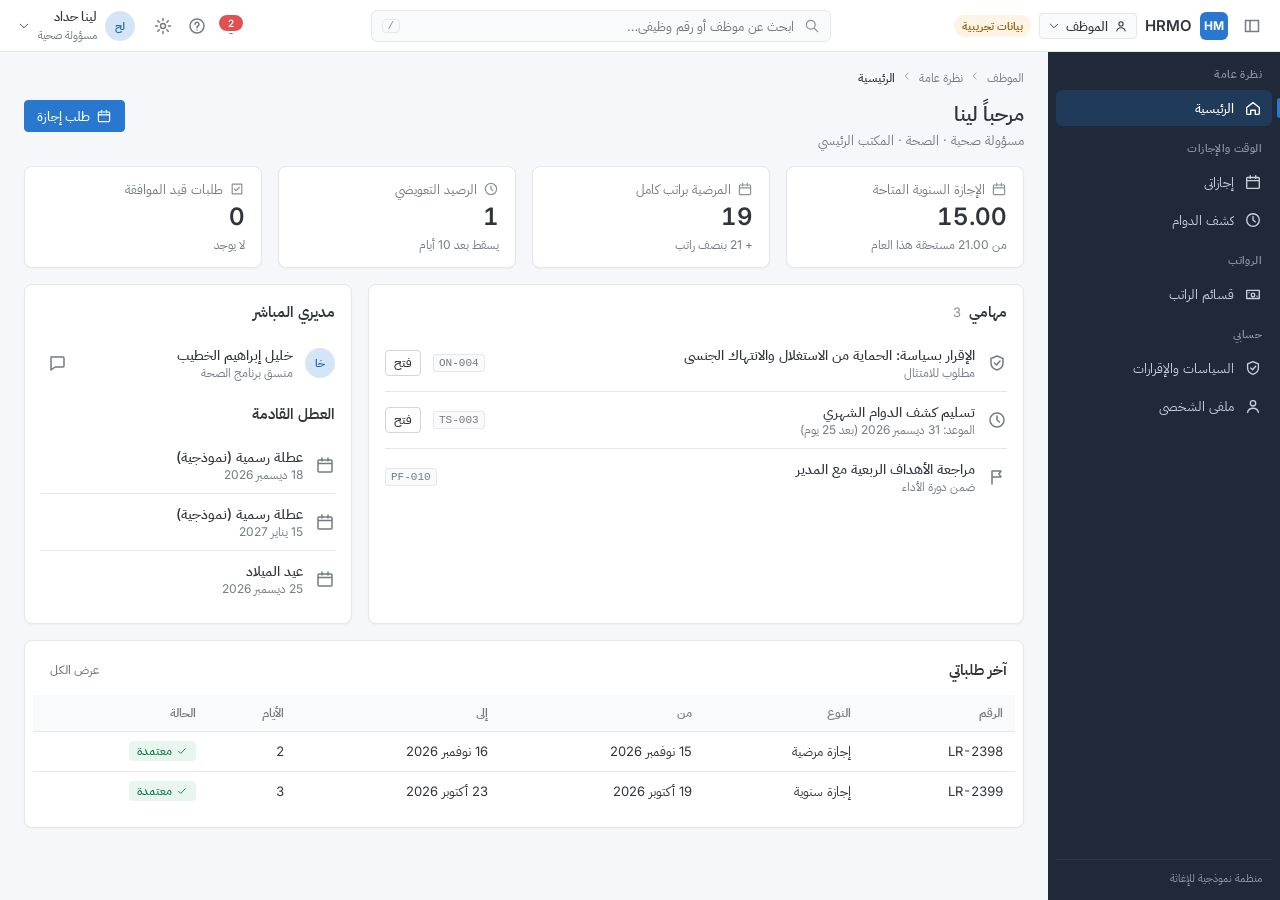
==== demo/index.html @ 2d670558 "V1" ====
<!doctype html>
<html lang="ar" dir="rtl">
<head>
  <meta charset="utf-8">
  <meta name="viewport" content="width=device-width, initial-scale=1">
  <title>HRMO — Demo</title>
  <meta name="description" content="HRMO interactive demo: employee self-service, HR and Country Director workspaces with Teams and Outlook approval cards. Sample data only.">
  <link rel="icon" href="data:image/svg+xml,%3Csvg xmlns='http://www.w3.org/2000/svg' viewBox='0 0 32 32'%3E%3Crect width='32' height='32' rx='7' fill='%232878D0'/%3E%3Cpath d='M9 22v-12h3v4.5h8V10h3v12h-3v-4.8h-8V22z' fill='white'/%3E%3C/svg%3E">
  <link rel="preconnect" href="https://fonts.googleapis.com">
  <link rel="preconnect" href="https://fonts.gstatic.com" crossorigin>
  <link rel="stylesheet" href="https://fonts.googleapis.com/css2?family=IBM+Plex+Sans+Arabic:wght@400;500;600&family=Inter:wght@400;500;600;700&display=swap">
  <link rel="stylesheet" href="assets/styles.css">
</head>
<body>
  <div id="app" class="app" aria-live="polite"></div>
  <div id="menu-host"></div>
  <div id="tooltip" class="tooltip" role="tooltip" hidden></div>
  <div id="toast-host" class="toast-host" aria-live="polite"></div>
  <script src="assets/data.js"></script>
  <script src="assets/app.js"></script>
</body>
</html>
---- demo/assets/styles.css ----
/* =====================================================================
   HRMO — design system
   Clean enterprise SaaS styling. All values come from the tokens below.
   ===================================================================== */

/* ---------- 1. Design tokens ---------- */
:root {
  /* Color — brand */
  --primary: #2878D0;
  --primary-hover: #1F66B5;
  --primary-pressed: #1A5699;
  --primary-50: #EAF2FB;
  --primary-100: #D4E5F7;
  --on-primary: #FFFFFF;
  --navy: #1F2937;
  --navy-2: #2A3646;
  --navy-text: #C9D1DB;
  --navy-muted: #8B96A5;

  /* Color — neutrals */
  --bg: #F5F7FA;
  --surface: #FFFFFF;
  --surface-2: #F9FAFB;
  --surface-hover: #F3F6FA;
  --row-selected: #EEF5FD;
  --border: #E5E7EB;
  --border-strong: #D1D5DB;
  --text: #30343B;
  --text-2: #747B84;
  --text-3: #8B9198;

  /* Color — status (fill / text / background) */
  --success: #22A06B; --success-text: #157A51; --success-bg: #E8F6EF;
  --warning: #E9A23B; --warning-text: #9A5B00; --warning-bg: #FDF4E6;
  --danger:  #E05252; --danger-text:  #C23B3B; --danger-bg:  #FCECEC;
  --info: #2878D0;    --info-text: #1F66B5;    --info-bg: #EAF2FB;

  /* Typography */
  --font: "Inter", "Lato", "Roboto", "IBM Plex Sans Arabic", "Noto Sans Arabic", system-ui, -apple-system, "Segoe UI", Tahoma, Arial, sans-serif;
  --font-mono: ui-monospace, "SF Mono", Consolas, "Liberation Mono", monospace;
  --fs-caption: 12px;  --lh-caption: 16px;
  --fs-table: 13px;    --lh-table: 18px;
  --fs-body: 14px;     --lh-body: 20px;
  --fs-section: 15px;  --lh-section: 22px;
  --fs-title: 20px;    --lh-title: 28px;
  --fs-kpi: 24px;      --lh-kpi: 32px;
  --fw-regular: 400; --fw-medium: 500; --fw-semibold: 600;

  /* Spacing (4px grid) */
  --s-1: 4px; --s-2: 8px; --s-3: 12px; --s-4: 16px; --s-5: 20px; --s-6: 24px; --s-8: 32px;

  /* Radius */
  --r-sm: 4px; --r-md: 6px; --r-lg: 8px; --r-pill: 999px;

  /* Elevation (kept minimal) */
  --sh-1: 0 1px 2px rgba(16, 24, 40, .04);
  --sh-2: 0 4px 12px rgba(16, 24, 40, .10), 0 1px 3px rgba(16, 24, 40, .06);
  --sh-3: 0 16px 40px rgba(16, 24, 40, .18);

  /* Component dimensions */
  --h-control: 32px; --h-control-sm: 26px;
  --h-topbar: 52px; --h-row: 40px;
  --w-sidebar: 232px; --w-sidebar-collapsed: 60px;
  --w-drawer: 520px;

  /* Icon sizes */
  --icon-sm: 14px; --icon-md: 16px; --icon-lg: 18px;

  /* Interaction states */
  --focus-ring: 0 0 0 3px rgba(40, 120, 208, .28);
  --disabled-opacity: .5;
  --t-fast: 120ms ease-out;

  color-scheme: light;
}

:root[data-theme="dark"] {
  --primary: #4C97E8; --primary-hover: #6AAAEE; --primary-pressed: #3A84D6;
  --primary-50: #1B2A3D; --primary-100: #22385A; --on-primary: #0B1220;
  --navy: #0F1724; --navy-2: #1A2433; --navy-text: #C9D1DB; --navy-muted: #7E8A9A;
  --bg: #111827; --surface: #1A2230; --surface-2: #1F2937; --surface-hover: #232D3D; --row-selected: #1B2A3D;
  --border: #2C3747; --border-strong: #3B4757;
  --text: #E5E7EB; --text-2: #A3ABB5; --text-3: #8B95A1;
  --success-text: #5CCB98; --success-bg: #12291F;
  --warning-text: #F2BE6B; --warning-bg: #2E2312;
  --danger-text: #F08A8A;  --danger-bg: #331A1C;
  --info-text: #8BBDF1;    --info-bg: #1B2A3D;
  --sh-1: 0 1px 2px rgba(0,0,0,.3); --sh-2: 0 4px 14px rgba(0,0,0,.45); --sh-3: 0 16px 40px rgba(0,0,0,.55);
  color-scheme: dark;
}

/* ---------- 2. Base ---------- */
* { box-sizing: border-box; }
html, body { margin: 0; height: 100%; }
body { background: var(--bg); color: var(--text); font: var(--fw-regular) var(--fs-body)/var(--lh-body) var(--font); -webkit-font-smoothing: antialiased; }
button, input, select, textarea { font: inherit; color: inherit; }
a { color: var(--primary); text-decoration: none; }
a:hover { text-decoration: underline; }
:focus-visible { outline: none; box-shadow: var(--focus-ring); border-radius: var(--r-sm); }
.num { font-variant-numeric: tabular-nums; }
.muted { color: var(--text-2); }
.subtle { color: var(--text-2); font-size: var(--fs-caption); line-height: var(--lh-caption); }
.sr-only { position: absolute; width: 1px; height: 1px; overflow: hidden; clip: rect(0 0 0 0); white-space: nowrap; }
bdi { unicode-bidi: isolate; }
[dir="rtl"] .flip-rtl { transform: scaleX(-1); }
svg { flex: none; }

/* ---------- 3. Top bar ---------- */
.app { display: grid; grid-template-rows: var(--h-topbar) minmax(0, 1fr); grid-template-columns: minmax(0, 1fr); height: 100vh; height: 100dvh; }
.topbar { display: flex; align-items: center; gap: var(--s-2); padding-inline: var(--s-3); background: var(--surface); border-bottom: 1px solid var(--border); position: relative; z-index: 30; }
.brand { display: flex; align-items: center; gap: var(--s-2); font-weight: var(--fw-semibold); font-size: 15px; white-space: nowrap; }
.brand .logo { width: 28px; height: 28px; border-radius: var(--r-md); background: var(--primary); color: var(--on-primary); display: grid; place-items: center; font-size: 12px; font-weight: 700; letter-spacing: .3px; }
.ws-switch { display: inline-flex; align-items: center; gap: 6px; height: var(--h-control-sm); padding: 0 var(--s-2); border: 1px solid var(--border); border-radius: var(--r-sm); background: var(--surface-2); color: var(--text); cursor: pointer; font-size: var(--fs-table); font-weight: var(--fw-medium); white-space: nowrap; }
.ws-switch:hover { border-color: var(--border-strong); background: var(--surface-hover); }
.demo-pill { font-size: 11px; font-weight: var(--fw-semibold); color: var(--warning-text); background: var(--warning-bg); border-radius: var(--r-pill); padding: 1px 8px; white-space: nowrap; }
.search { flex: 1; max-width: 460px; margin-inline: auto; display: flex; align-items: center; gap: var(--s-2); height: var(--h-control); padding-inline: 10px; border: 1px solid var(--border); border-radius: var(--r-md); background: var(--surface-2); color: var(--text-3); transition: border-color var(--t-fast), background var(--t-fast); }
.search:focus-within { border-color: var(--primary); background: var(--surface); box-shadow: var(--focus-ring); }
.search input { border: 0; outline: 0; background: transparent; width: 100%; color: var(--text); font-size: var(--fs-table); }
.search kbd { font: 11px var(--font-mono); color: var(--text-3); border: 1px solid var(--border); border-radius: 4px; padding: 0 5px; }
.tools { display: flex; align-items: center; gap: 2px; }
.iconbtn { width: var(--h-control); height: var(--h-control); border-radius: var(--r-md); border: 0; background: transparent; display: grid; place-items: center; cursor: pointer; color: var(--text-2); position: relative; transition: background var(--t-fast), color var(--t-fast); }
.iconbtn:hover { background: var(--surface-hover); color: var(--text); }
.iconbtn:active { background: var(--primary-50); }
.iconbtn.sm { width: var(--h-control-sm); height: var(--h-control-sm); }
.iconbtn[disabled] { opacity: var(--disabled-opacity); cursor: not-allowed; }
.iconbtn .count { position: absolute; top: 3px; inset-inline-end: 2px; min-width: 16px; height: 16px; padding-inline: 4px; border-radius: var(--r-pill); background: var(--danger); color: #fff; font-size: 10px; line-height: 16px; font-weight: var(--fw-semibold); border: 2px solid var(--surface); box-sizing: content-box; }
.userbtn { display: flex; align-items: center; gap: var(--s-2); height: 36px; padding: 0 6px; margin-inline-start: var(--s-1); border: 0; border-radius: var(--r-md); background: transparent; cursor: pointer; color: var(--text); }
.userbtn:hover { background: var(--surface-hover); }
.userbtn .un { font-size: var(--fs-table); font-weight: var(--fw-medium); line-height: 16px; text-align: start; }
.userbtn .ur { font-size: 11px; color: var(--text-2); line-height: 14px; }
.avatar { width: 30px; height: 30px; border-radius: 50%; display: grid; place-items: center; background: var(--primary-100); color: var(--primary-hover); font-weight: var(--fw-semibold); font-size: 11px; flex: none; }
:root[data-theme="dark"] .avatar { color: var(--primary); }
.avatar.sm { width: 24px; height: 24px; font-size: 10px; }
.avatar.lg { width: 52px; height: 52px; font-size: 17px; }
.only-sm { display: none !important; }

/* ---------- 4. Shell & sidebar ---------- */
.shell { display: grid; grid-template-columns: var(--w-sidebar) minmax(0, 1fr); min-height: 0; transition: grid-template-columns var(--t-fast); }
.shell.collapsed { grid-template-columns: var(--w-sidebar-collapsed) minmax(0, 1fr); }
.sidebar { background: var(--navy); color: var(--navy-text); overflow-y: auto; overflow-x: hidden; padding: var(--s-3) var(--s-2); display: flex; flex-direction: column; gap: var(--s-3); scrollbar-width: thin; }
.nav-group { display: grid; gap: 2px; }
.nav-group-label { font-size: 11px; font-weight: var(--fw-semibold); letter-spacing: .4px; text-transform: uppercase; color: var(--navy-muted); padding: 0 10px 4px; white-space: nowrap; }
.nav-item { width: 100%; display: flex; align-items: center; gap: 10px; height: 36px; padding: 0 10px; border: 0; border-radius: var(--r-md); background: transparent; color: var(--navy-text); cursor: pointer; text-align: start; position: relative; transition: background var(--t-fast), color var(--t-fast); }
.nav-item:hover { background: var(--navy-2); color: #fff; }
.nav-item.active { background: rgba(40, 120, 208, .22); color: #fff; font-weight: var(--fw-medium); }
.nav-item.active::before { content: ""; position: absolute; inset-inline-start: -8px; top: 8px; bottom: 8px; width: 3px; border-radius: 0 3px 3px 0; background: var(--primary); }
[dir="rtl"] .nav-item.active::before { border-radius: 3px 0 0 3px; }
.nav-label { flex: 1; min-width: 0; overflow: hidden; text-overflow: ellipsis; white-space: nowrap; font-size: var(--fs-table); }
.nav-count { min-width: 20px; height: 18px; padding: 0 6px; border-radius: var(--r-pill); background: var(--primary); color: #fff; font-size: 11px; line-height: 18px; text-align: center; font-weight: var(--fw-semibold); }
.nav-chev { display: grid; place-items: center; color: var(--navy-muted); transition: transform var(--t-fast); }
.nav-chev.open { transform: rotate(90deg); }
[dir="rtl"] .nav-chev { transform: scaleX(-1); }
[dir="rtl"] .nav-chev.open { transform: rotate(90deg); }
.nav-sub { display: grid; gap: 1px; margin: 2px 0 4px; padding-inline-start: 36px; position: relative; }
.nav-sub::before { content: ""; position: absolute; inset-inline-start: 19px; top: 2px; bottom: 2px; width: 1px; background: var(--navy-2); }
.nav-subitem { height: 30px; border: 0; border-radius: var(--r-sm); background: transparent; color: var(--navy-muted); text-align: start; padding: 0 10px; cursor: pointer; font-size: var(--fs-table); white-space: nowrap; overflow: hidden; text-overflow: ellipsis; }
.nav-subitem:hover { color: #fff; background: var(--navy-2); }
.nav-subitem.active { color: #fff; font-weight: var(--fw-medium); }
.sidebar-foot { margin-top: auto; padding: var(--s-2) 10px 0; border-top: 1px solid var(--navy-2); font-size: 11px; color: var(--navy-muted); white-space: nowrap; overflow: hidden; text-overflow: ellipsis; }
.shell.collapsed .nav-group-label, .shell.collapsed .nav-label, .shell.collapsed .nav-chev, .shell.collapsed .sidebar-foot { display: none; }
.shell.collapsed .nav-item { justify-content: center; padding: 0; }
.shell.collapsed .nav-count { position: absolute; top: 2px; inset-inline-end: 2px; min-width: 16px; height: 16px; line-height: 16px; padding: 0 4px; font-size: 10px; }
.shell.collapsed .nav-group + .nav-group { border-top: 1px solid var(--navy-2); padding-top: var(--s-2); }
.scrim-nav { display: none; }

/* ---------- 5. Content area ---------- */
.content { overflow: auto; min-width: 0; padding: var(--s-4) var(--s-6) var(--s-8); }
.page { max-width: 1320px; margin-inline: auto; display: grid; grid-template-columns: minmax(0, 1fr); gap: var(--s-4); }
.crumbs { display: flex; align-items: center; gap: 6px; font-size: var(--fs-caption); color: var(--text-2); flex-wrap: wrap; }
.crumbs a, .crumbs button { color: var(--text-2); background: none; border: 0; padding: 0; cursor: pointer; font-size: inherit; }
.crumbs button:hover { color: var(--primary); }
.crumbs .cur { color: var(--text); font-weight: var(--fw-medium); }
.crumbs svg { color: var(--text-3); }
.page-head { display: flex; align-items: flex-start; justify-content: space-between; gap: var(--s-3); flex-wrap: wrap; margin-top: calc(var(--s-1) * -1); }
.page-head h1 { margin: 0; font-size: var(--fs-title); line-height: var(--lh-title); font-weight: var(--fw-semibold); }
.page-head p { margin: 2px 0 0; color: var(--text-2); font-size: var(--fs-table); }

/* ---------- 6. Cards, KPI tiles, grids ---------- */
.card { background: var(--surface); border: 1px solid var(--border); border-radius: var(--r-lg); box-shadow: var(--sh-1); padding: var(--s-4); min-width: 0; }
.card.flush { padding: 0; overflow: hidden; }
.card h2 { margin: 0 0 var(--s-3); font-size: var(--fs-section); line-height: var(--lh-section); font-weight: var(--fw-semibold); display: flex; align-items: center; gap: var(--s-2); }
.card h2 .count { font-weight: var(--fw-regular); color: var(--text-3); font-size: var(--fs-table); }
.card-head { display: flex; align-items: center; justify-content: space-between; gap: var(--s-2); margin-bottom: var(--s-3); flex-wrap: wrap; }
.card-head h2 { margin: 0; }
.grid { display: grid; gap: var(--s-4); }
.g-4 { grid-template-columns: repeat(4, minmax(0, 1fr)); }
.g-3 { grid-template-columns: repeat(3, minmax(0, 1fr)); }
.g-2 { grid-template-columns: repeat(2, minmax(0, 1fr)); }
.g-21 { grid-template-columns: minmax(0, 2fr) minmax(0, 1fr); }
.g-12 { grid-template-columns: minmax(0, 1fr) minmax(0, 2fr); }
.tile { background: var(--surface); border: 1px solid var(--border); border-radius: var(--r-lg); box-shadow: var(--sh-1); padding: var(--s-3) var(--s-4); display: grid; gap: 2px; min-width: 0; text-align: start; }
.tile .label { color: var(--text-2); font-size: var(--fs-table); display: flex; align-items: center; gap: 6px; }
.tile .label svg { color: var(--text-3); }
.tile .value { font-size: var(--fs-kpi); line-height: var(--lh-kpi); font-weight: var(--fw-semibold); font-variant-numeric: tabular-nums; white-space: nowrap; overflow: hidden; text-overflow: ellipsis; }
.tile .hint { font-size: var(--fs-caption); color: var(--text-2); }
.tile.clickable { cursor: pointer; font: inherit; color: inherit; transition: border-color var(--t-fast), box-shadow var(--t-fast); }
.tile.clickable:hover { border-color: var(--primary-100); box-shadow: var(--sh-2); }

/* ---------- 7. Buttons ---------- */
.btn { display: inline-flex; align-items: center; justify-content: center; gap: 6px; height: var(--h-control); padding: 0 var(--s-3); border-radius: var(--r-sm); border: 1px solid var(--border-strong); background: var(--surface); color: var(--text); cursor: pointer; font-size: var(--fs-table); font-weight: var(--fw-medium); white-space: nowrap; transition: background var(--t-fast), border-color var(--t-fast), color var(--t-fast); }
.btn:hover { background: var(--surface-hover); border-color: var(--text-3); }
.btn:active { background: var(--primary-50); }
.btn.primary { background: var(--primary); border-color: var(--primary); color: var(--on-primary); }
.btn.primary:hover { background: var(--primary-hover); border-color: var(--primary-hover); }
.btn.primary:active { background: var(--primary-pressed); }
.btn.secondary { background: var(--primary-50); border-color: transparent; color: var(--primary-hover); }
:root[data-theme="dark"] .btn.secondary { color: var(--primary); }
.btn.secondary:hover { background: var(--primary-100); }
.btn.outline { background: transparent; border-color: var(--primary); color: var(--primary); }
.btn.outline:hover { background: var(--primary-50); }
.btn.danger { background: var(--surface); border-color: var(--danger); color: var(--danger-text); }
.btn.danger:hover { background: var(--danger-bg); }
.btn.danger-solid { background: var(--danger); border-color: var(--danger); color: #fff; }
.btn.subtle { border-color: transparent; background: transparent; color: var(--text-2); }
.btn.subtle:hover { background: var(--surface-hover); color: var(--text); }
.btn.sm { height: var(--h-control-sm); padding: 0 var(--s-2); font-size: var(--fs-caption); }
.btn[disabled], .btn[disabled]:hover { opacity: var(--disabled-opacity); cursor: not-allowed; }
.btn .spin { width: 14px; height: 14px; border: 2px solid currentColor; border-inline-end-color: transparent; border-radius: 50%; animation: spin .7s linear infinite; }
.btn-row { display: flex; gap: var(--s-2); flex-wrap: wrap; align-items: center; }

/* ---------- 8. Form controls ---------- */
.field { display: grid; gap: 4px; }
.field label, .field .flabel { font-size: var(--fs-caption); font-weight: var(--fw-medium); color: var(--text-2); }
.input, .select, .textarea { height: var(--h-control); width: 100%; min-width: 0; padding: 0 10px; border: 1px solid var(--border-strong); border-radius: var(--r-sm); background: var(--surface); color: var(--text); font-size: var(--fs-table); transition: border-color var(--t-fast), box-shadow var(--t-fast); }
.input:hover, .select:hover, .textarea:hover { border-color: var(--text-3); }
.input:focus, .select:focus, .textarea:focus { outline: none; border-color: var(--primary); box-shadow: var(--focus-ring); }
.input[disabled] { background: var(--surface-2); opacity: .8; }
.select.sm { height: var(--h-control-sm); width: auto; padding: 0 6px; font-size: var(--fs-caption); }
.textarea { height: auto; min-height: 64px; padding: 6px 10px; resize: vertical; }
input[type="date"].input { padding-inline: 8px; }
input[type="date"]::-webkit-calendar-picker-indicator { cursor: pointer; opacity: .6; }
.form-grid { display: grid; gap: var(--s-3); grid-template-columns: repeat(2, minmax(0, 1fr)); }
.form-grid .full { grid-column: 1 / -1; }
.toolbar { display: flex; gap: var(--s-2); flex-wrap: wrap; align-items: center; }
.toolbar .select { width: auto; max-width: 200px; }
.search-inline { position: relative; display: flex; align-items: center; }
.search-inline svg { position: absolute; inset-inline-start: 9px; color: var(--text-3); pointer-events: none; }
.search-inline .input { padding-inline-start: 30px; width: 240px; }
.cbx, .radio input { width: 16px; height: 16px; accent-color: var(--primary); cursor: pointer; margin: 0; vertical-align: middle; }
.radio-group { display: flex; gap: var(--s-4); flex-wrap: wrap; }
.radio { display: inline-flex; align-items: center; gap: 6px; cursor: pointer; font-size: var(--fs-table); }
.switch { position: relative; display: inline-flex; align-items: center; cursor: pointer; }
.switch input { position: absolute; opacity: 0; width: 100%; height: 100%; margin: 0; cursor: pointer; }
.switch .track { width: 34px; height: 20px; border-radius: var(--r-pill); background: var(--border-strong); position: relative; transition: background var(--t-fast); }
.switch .thumb { position: absolute; top: 2px; inset-inline-start: 2px; width: 16px; height: 16px; border-radius: 50%; background: #fff; box-shadow: 0 1px 2px rgba(0,0,0,.25); transition: inset-inline-start var(--t-fast); }
.switch input:checked + .track { background: var(--primary); }
.switch input:checked + .track .thumb { inset-inline-start: 16px; }
.switch input:focus-visible + .track { box-shadow: var(--focus-ring); }

/* Segmented control & tabs */
.seg { display: inline-flex; background: var(--surface-2); border: 1px solid var(--border); border-radius: var(--r-md); padding: 2px; gap: 2px; max-width: 100%; overflow-x: auto; scrollbar-width: none; }
.seg::-webkit-scrollbar { display: none; }
.seg button { border: 0; background: transparent; border-radius: var(--r-sm); height: 26px; padding: 0 10px; cursor: pointer; color: var(--text-2); white-space: nowrap; font-size: var(--fs-table); }
.seg button:hover { color: var(--text); }
.seg button[aria-pressed="true"] { background: var(--surface); color: var(--primary-hover); font-weight: var(--fw-medium); box-shadow: var(--sh-1); }
:root[data-theme="dark"] .seg button[aria-pressed="true"] { color: var(--primary); }

/* ---------- 9. Badges & inline messages ---------- */
.badge { display: inline-flex; align-items: center; gap: 4px; height: 20px; padding: 0 8px; border-radius: var(--r-sm); font-size: var(--fs-caption); font-weight: var(--fw-medium); white-space: nowrap; }
.badge svg { width: 12px; height: 12px; }
.b-ok { background: var(--success-bg); color: var(--success-text); }
.b-warn { background: var(--warning-bg); color: var(--warning-text); }
.b-bad { background: var(--danger-bg); color: var(--danger-text); }
.b-info, .b-brand { background: var(--info-bg); color: var(--info-text); }
.b-neutral { background: var(--surface-2); color: var(--text-2); border: 1px solid var(--border); }
.rule { font: var(--fw-medium) 11px/16px var(--font-mono); color: var(--text-2); background: var(--surface-2); border: 1px solid var(--border); padding: 0 5px; border-radius: 3px; white-space: nowrap; direction: ltr; unicode-bidi: isolate; }
.msgs { display: grid; gap: 6px; }
.msg { display: flex; gap: var(--s-2); align-items: flex-start; padding: var(--s-2) var(--s-3); border-radius: var(--r-sm); font-size: var(--fs-table); border-inline-start: 3px solid; }
.msg svg { margin-top: 2px; width: 16px; height: 16px; }
.msg.ok { background: var(--success-bg); border-color: var(--success); } .msg.ok svg { color: var(--success-text); }
.msg.warn { background: var(--warning-bg); border-color: var(--warning); } .msg.warn svg { color: var(--warning-text); }
.msg.bad { background: var(--danger-bg); border-color: var(--danger); } .msg.bad svg { color: var(--danger-text); }
.msg.info { background: var(--info-bg); border-color: var(--primary); } .msg.info svg { color: var(--info-text); }

/* ---------- 10. Data tables ---------- */
.table-toolbar { display: flex; align-items: center; justify-content: space-between; gap: var(--s-3); padding: var(--s-3) var(--s-4); border-bottom: 1px solid var(--border); flex-wrap: wrap; }
.table-wrap { overflow-x: auto; }
.card:not(.flush) .table-wrap { margin-inline: calc(var(--s-2) * -1); }
table { width: 100%; border-collapse: collapse; font-size: var(--fs-table); line-height: var(--lh-table); }
th, td { text-align: start; padding: 0 var(--s-3); height: var(--h-row); border-bottom: 1px solid var(--border); vertical-align: middle; white-space: nowrap; }
thead th { position: sticky; top: 0; background: var(--surface-2); color: var(--text-2); font-weight: var(--fw-semibold); font-size: var(--fs-caption); height: 36px; z-index: 1; }
tbody tr { transition: background var(--t-fast); }
tbody tr:hover { background: var(--surface-hover); }
tbody tr.selected { background: var(--row-selected); }
tbody tr.clickable { cursor: pointer; }
tbody tr:last-child td { border-bottom: 0; }
td.cb, th.cb { width: 40px; padding-inline-end: 0; }
td.actions { width: 44px; text-align: end; }
.th-sort { display: inline-flex; align-items: center; gap: 4px; border: 0; background: none; padding: 0; color: inherit; font: inherit; cursor: pointer; }
.th-sort svg { color: var(--text-3); }
.th-sort:hover, th[aria-sort="ascending"] .th-sort, th[aria-sort="descending"] .th-sort { color: var(--text); }
th[aria-sort="ascending"] .th-sort svg, th[aria-sort="descending"] .th-sort svg { color: var(--primary); }
td .who { display: flex; align-items: center; gap: var(--s-2); }
td .who .n { font-weight: var(--fw-medium); color: var(--text); }
.bulkbar { display: flex; align-items: center; gap: var(--s-2); padding: 6px var(--s-4); background: var(--primary-50); border-bottom: 1px solid var(--primary-100); font-size: var(--fs-table); flex-wrap: wrap; animation: fade var(--t-fast); }
.bulkbar > span { margin-inline-end: var(--s-2); }
.pager { display: flex; align-items: center; justify-content: space-between; gap: var(--s-3); padding: var(--s-2) var(--s-4); border-top: 1px solid var(--border); font-size: var(--fs-caption); color: var(--text-2); flex-wrap: wrap; }
.pager-l, .pager-r { display: flex; align-items: center; gap: var(--s-3); }
.pager-r { gap: 2px; }
.pg { min-width: 28px; height: 28px; border: 1px solid transparent; border-radius: var(--r-sm); background: transparent; cursor: pointer; color: var(--text-2); font-size: var(--fs-caption); font-variant-numeric: tabular-nums; }
.pg:hover { background: var(--surface-hover); color: var(--text); }
.pg[aria-current="page"] { border-color: var(--primary); color: var(--primary); font-weight: var(--fw-semibold); background: var(--primary-50); }
.list { display: grid; }
.list-item { display: flex; align-items: center; gap: var(--s-3); padding: 10px 0; border-bottom: 1px solid var(--border); min-width: 0; }
.list-item:last-child { border-bottom: 0; }
.list-item > svg { color: var(--text-2); }
.list-item .grow { flex: 1; min-width: 0; }
.list-item .t { font-weight: var(--fw-medium); overflow: hidden; text-overflow: ellipsis; white-space: nowrap; }
.list-item.clickable { cursor: pointer; border-radius: var(--r-sm); padding-inline: var(--s-2); margin-inline: calc(var(--s-2) * -1); }
.list-item.clickable:hover { background: var(--surface-hover); }

/* Empty, loading */
.empty-state { display: grid; justify-items: center; gap: 6px; padding: var(--s-8) var(--s-4); text-align: center; color: var(--text-2); }
.empty-state .ei { width: 48px; height: 48px; border-radius: 50%; background: var(--surface-2); border: 1px solid var(--border); display: grid; place-items: center; color: var(--text-3); margin-bottom: 4px; }
.empty-state b { color: var(--text); font-weight: var(--fw-semibold); }
.sk { background: linear-gradient(90deg, var(--surface-2) 0%, var(--border) 50%, var(--surface-2) 100%); background-size: 200% 100%; animation: shimmer 1.1s linear infinite; border-radius: var(--r-sm); }
.sk.line { height: 12px; }
.sk.title { height: 20px; width: 220px; }
.sk.kpi { height: 28px; width: 60%; }
@keyframes shimmer { from { background-position: 200% 0; } to { background-position: -200% 0; } }
@keyframes spin { to { transform: rotate(360deg); } }

/* ---------- 11. Data viz (single-series bars, meters) ---------- */
.bars { display: grid; gap: 10px; }
.bar-row { display: grid; grid-template-columns: minmax(96px, 32%) 1fr auto; gap: var(--s-3); align-items: center; }
.bar-row .bl { color: var(--text-2); font-size: var(--fs-table); overflow: hidden; text-overflow: ellipsis; white-space: nowrap; }
.bar-track { height: 12px; position: relative; }
.bar-fill { height: 100%; background: var(--primary); border-start-end-radius: 4px; border-end-end-radius: 4px; min-width: 2px; transition: background var(--t-fast); }
.bar-hit { position: absolute; inset: -6px 0; }
.bar-row:hover .bar-fill { background: var(--primary-hover); }
.bar-row .bv { font-size: var(--fs-table); font-variant-numeric: tabular-nums; min-width: 48px; text-align: end; }
.meter { height: 6px; background: var(--surface-2); border: 1px solid var(--border); border-radius: var(--r-pill); overflow: hidden; margin-top: 4px; }
.meter > i { display: block; height: 100%; background: var(--primary); border-radius: var(--r-pill); }
.meter.ok > i { background: var(--success); }
.meter.warn > i { background: var(--warning); }
.meter.bad > i { background: var(--danger); }
.legend { display: flex; gap: var(--s-3); flex-wrap: wrap; font-size: var(--fs-caption); color: var(--text-2); }
.legend span { display: inline-flex; align-items: center; gap: 6px; }
.legend i { width: 12px; height: 12px; border-radius: 3px; display: inline-block; border: 1px solid var(--border); }

/* ---------- 12. Tooltips, menus, toasts ---------- */
.tooltip { position: fixed; z-index: 300; pointer-events: none; background: var(--navy); color: #fff; border-radius: var(--r-sm); padding: 5px 8px; font-size: var(--fs-caption); line-height: 16px; max-width: 260px; box-shadow: var(--sh-2); }
:root[data-theme="dark"] .tooltip { background: #E5E7EB; color: #111827; }
.tooltip b { font-variant-numeric: tabular-nums; }
.menu { position: fixed; z-index: 250; min-width: 220px; max-width: 300px; background: var(--surface); border: 1px solid var(--border); border-radius: var(--r-md); box-shadow: var(--sh-2); padding: 4px; animation: pop var(--t-fast); }
.menu-head { padding: var(--s-2) 10px; display: flex; gap: 10px; align-items: center; }
.menu-head .n { font-weight: var(--fw-semibold); }
.menu-label { padding: 6px 10px 2px; font-size: 11px; font-weight: var(--fw-semibold); color: var(--text-3); text-transform: uppercase; letter-spacing: .3px; }
.menu-item { width: 100%; display: flex; align-items: center; gap: 10px; min-height: 32px; padding: 6px 10px; border: 0; background: transparent; border-radius: var(--r-sm); cursor: pointer; text-align: start; font-size: var(--fs-table); color: var(--text); }
.menu-item:hover, .menu-item:focus-visible { background: var(--surface-hover); }
.menu-item svg { color: var(--text-2); }
.menu-item .md { display: block; font-size: 11px; color: var(--text-2); line-height: 14px; }
.menu-item .ck { margin-inline-start: auto; color: var(--primary); }
.menu-item.danger { color: var(--danger-text); }
.menu-sep { height: 1px; background: var(--border); margin: 4px 0; }
.toast-host { position: fixed; top: calc(var(--h-topbar) + 8px); left: 50%; transform: translateX(-50%); display: grid; gap: var(--s-2); z-index: 400; }
.toast { background: var(--navy); color: #fff; box-shadow: var(--sh-2); border-radius: var(--r-md); padding: 10px 14px; display: flex; gap: var(--s-2); align-items: center; min-width: 260px; max-width: 420px; font-size: var(--fs-table); animation: pop var(--t-fast); }
.toast svg { color: #7FB6EC; }
.toast.ok svg { color: #5CCB98; }
.toast.bad svg { color: #F08A8A; }
:root[data-theme="dark"] .toast { background: #2A3646; border: 1px solid var(--border-strong); }
@keyframes fade { from { opacity: 0; } }
@keyframes pop { from { opacity: 0; transform: translateY(-4px); } }

/* ---------- 13. Drawer & modal ---------- */
.scrim { position: fixed; inset: 0; background: rgba(17, 24, 39, .45); z-index: 200; display: flex; animation: fade var(--t-fast); }
.drawer { margin-inline-start: auto; width: min(var(--w-drawer), 100%); height: 100%; background: var(--surface); box-shadow: var(--sh-3); display: grid; grid-template-rows: auto minmax(0, 1fr) auto; animation: slide .16s ease-out; }
[dir="rtl"] .drawer { animation-name: slide-rtl; }
@keyframes slide { from { transform: translateX(24px); opacity: 0; } }
@keyframes slide-rtl { from { transform: translateX(-24px); opacity: 0; } }
.drawer header, .modal header { display: flex; align-items: center; gap: var(--s-3); padding: var(--s-3) var(--s-5); border-bottom: 1px solid var(--border); }
.drawer header h2, .modal header h2 { margin: 0; flex: 1; min-width: 0; font-size: 16px; line-height: 24px; font-weight: var(--fw-semibold); }
.drawer .dbody, .modal .mbody { overflow: auto; padding: var(--s-4) var(--s-5); display: grid; gap: var(--s-4); align-content: start; }
.drawer footer, .modal footer { padding: var(--s-3) var(--s-5); border-top: 1px solid var(--border); background: var(--surface-2); display: flex; gap: var(--s-2); justify-content: flex-end; flex-wrap: wrap; }
.modal-wrap { margin: auto; padding: var(--s-4); width: 100%; display: flex; justify-content: center; max-height: 100%; }
.modal { width: min(680px, 100%); max-height: calc(100vh - 32px); background: var(--surface); border-radius: var(--r-lg); box-shadow: var(--sh-3); display: grid; grid-template-rows: auto minmax(0, 1fr) auto; overflow: hidden; animation: pop var(--t-fast); }
.modal.sm { width: min(440px, 100%); }
.kv { display: grid; grid-template-columns: minmax(120px, 38%) 1fr; gap: 6px var(--s-3); font-size: var(--fs-table); margin: 0; }
.kv dt { color: var(--text-2); }
.kv dd { margin: 0; font-weight: var(--fw-medium); min-width: 0; overflow-wrap: anywhere; }
.section-title { font-size: var(--fs-caption); font-weight: var(--fw-semibold); color: var(--text-2); text-transform: uppercase; letter-spacing: .3px; margin: 0 0 var(--s-2); display: flex; gap: 6px; align-items: center; }
.locked { display: inline-flex; align-items: center; gap: 6px; color: var(--text-3); }

/* ---------- 14. Domain components ---------- */
.balance { display: grid; gap: 4px; }
.balance .big { font-size: var(--fs-kpi); line-height: var(--lh-kpi); font-weight: var(--fw-semibold); font-variant-numeric: tabular-nums; }
.balance .big small { font-size: var(--fs-table); font-weight: var(--fw-regular); color: var(--text-2); }
.cal { display: grid; grid-template-columns: repeat(7, minmax(0, 1fr)); gap: 4px; }
.cal .dh { font-size: 11px; color: var(--text-2); text-align: center; padding-bottom: 2px; }
.cal .d { border-radius: var(--r-sm); padding: 4px; text-align: center; font-size: 11px; border: 1px solid var(--border); background: var(--surface); min-height: 42px; display: grid; gap: 1px; align-content: center; color: var(--text-2); }
.cal .d .dn { font-weight: var(--fw-semibold); font-size: var(--fs-table); color: var(--text); font-variant-numeric: tabular-nums; }
.cal .d.off { background: var(--surface-2); }
.cal .d.off .dn { color: var(--text-3); }
.cal .d.hol { background: var(--info-bg); border-color: var(--primary-100); color: var(--info-text); }
.cal .d.lv { background: var(--success-bg); border-color: transparent; color: var(--success-text); }
.cal .d.late { background: var(--warning-bg); border-color: transparent; color: var(--warning-text); }
.cal .d.today { box-shadow: inset 0 0 0 2px var(--primary); }
.cal .d.blank { visibility: hidden; }
.kanban { display: grid; grid-auto-flow: column; grid-auto-columns: minmax(230px, 1fr); gap: var(--s-3); overflow-x: auto; padding-bottom: 4px; }
.lane { background: var(--surface-2); border: 1px solid var(--border); border-radius: var(--r-md); padding: var(--s-2); display: grid; gap: var(--s-2); align-content: start; min-height: 200px; }
.lane h3 { margin: 2px 4px; font-size: var(--fs-caption); font-weight: var(--fw-semibold); display: flex; justify-content: space-between; color: var(--text-2); text-transform: uppercase; letter-spacing: .3px; }
.cand { background: var(--surface); border: 1px solid var(--border); border-radius: var(--r-md); padding: 10px; display: grid; gap: 6px; font-size: var(--fs-table); }
.cand:hover { border-color: var(--border-strong); }
.cand .t { font-weight: var(--fw-semibold); }
.cand .row { display: flex; gap: 4px; flex-wrap: wrap; align-items: center; }
.cand .msg { padding: 6px 8px; font-size: var(--fs-caption); }
.param { display: grid; grid-template-columns: minmax(0, 1fr) 200px; gap: var(--s-3); align-items: center; padding: 10px 0; border-bottom: 1px solid var(--border); }
.param:last-child { border-bottom: 0; }
.param .pl { display: grid; gap: 2px; }
.param .pl b { font-weight: var(--fw-medium); }
.param.wide { grid-template-columns: minmax(0, 1fr) auto; }
.days-pick { display: flex; gap: 4px; flex-wrap: wrap; }
.days-pick label { display: inline-flex; align-items: center; gap: 4px; border: 1px solid var(--border-strong); border-radius: var(--r-sm); padding: 2px 8px; font-size: var(--fs-caption); cursor: pointer; }
.days-pick label:has(input:checked) { border-color: var(--primary); background: var(--primary-50); color: var(--primary-hover); }
.days-pick input { accent-color: var(--primary); }
.quick { display: grid; grid-template-columns: repeat(2, minmax(0, 1fr)); gap: var(--s-2); }
.quick button { display: flex; align-items: center; gap: 10px; padding: 10px var(--s-3); border: 1px solid var(--border); border-radius: var(--r-md); background: var(--surface); cursor: pointer; text-align: start; font-size: var(--fs-table); color: var(--text); transition: border-color var(--t-fast), background var(--t-fast); }
.quick button:hover { border-color: var(--primary); background: var(--primary-50); }
.quick .qi { width: 32px; height: 32px; border-radius: var(--r-md); background: var(--primary-50); color: var(--primary); display: grid; place-items: center; flex: none; }

/* Channel previews (Teams / Outlook cards) */
.preview { border: 1px solid var(--border); border-radius: var(--r-md); overflow: hidden; background: var(--bg); }
.preview .chrome { display: flex; align-items: center; gap: var(--s-2); padding: 8px 12px; background: var(--surface-2); border-bottom: 1px solid var(--border); font-size: var(--fs-caption); color: var(--text-2); }
.preview .chrome b { color: var(--text); }
.teams-msg { display: flex; gap: 10px; padding: var(--s-4); }
.teams-msg .bubble { flex: 1; min-width: 0; }
.teams-msg .meta { font-size: var(--fs-caption); color: var(--text-2); margin-bottom: 6px; }
.teams-msg .meta b { color: var(--text); margin-inline-end: 6px; }
.acard { background: var(--surface); border: 1px solid var(--border); border-radius: var(--r-md); padding: 14px; display: grid; gap: 10px; max-width: 460px; border-top: 3px solid var(--primary); font-size: var(--fs-table); }
.acard .ah { display: flex; align-items: center; gap: var(--s-2); font-weight: var(--fw-semibold); font-size: var(--fs-section); }
.acard .facts { display: grid; grid-template-columns: auto 1fr; gap: 4px var(--s-3); margin: 0; }
.acard .facts dt { color: var(--text-2); }
.acard .facts dd { margin: 0; font-weight: var(--fw-medium); }
.mail { background: var(--surface); }
.mail .mh { padding: 14px var(--s-4); border-bottom: 1px solid var(--border); display: grid; gap: 4px; }
.mail .mh .subj { font-size: var(--fs-section); font-weight: var(--fw-semibold); }
.mail .mbody2 { padding: var(--s-4); display: grid; gap: var(--s-3); }
.feed { display: grid; }
.feed-item { display: flex; gap: 10px; padding: 10px var(--s-2); border-bottom: 1px solid var(--border); cursor: pointer; border-radius: var(--r-sm); }
.feed-item:hover { background: var(--surface-hover); }
.feed-item > svg { color: var(--text-2); margin-top: 2px; }
.feed-item.unread .t { font-weight: var(--fw-semibold); }
.feed-item.unread::after { content: ""; width: 8px; height: 8px; border-radius: 50%; background: var(--primary); margin-top: 6px; flex: none; }
.feed-item .grow { flex: 1; min-width: 0; }
.feed-item .src { font-size: 11px; color: var(--text-2); }
.kbd { font: 11px var(--font-mono); border: 1px solid var(--border-strong); border-bottom-width: 2px; border-radius: 4px; padding: 0 5px; background: var(--surface-2); }

/* ---------- 15. Responsive ---------- */
@media (max-width: 1180px) {
  .g-4 { grid-template-columns: repeat(2, minmax(0, 1fr)); }
  .g-21, .g-12 { grid-template-columns: minmax(0, 1fr); }
  .userbtn .ut { display: none; }
}
@media (max-width: 900px) {
  .only-sm { display: grid !important; }
  .hide-md { display: none !important; }
  .shell, .shell.collapsed { grid-template-columns: minmax(0, 1fr); }
  .sidebar { position: fixed; top: var(--h-topbar); bottom: 0; inset-inline-start: 0; width: 264px; z-index: 150; transform: translateX(-100%); transition: transform .18s ease-out; }
  [dir="rtl"] .sidebar { transform: translateX(100%); }
  .shell.nav-open .sidebar { transform: none; }
  .shell.collapsed .nav-group-label, .shell.collapsed .nav-label, .shell.collapsed .nav-chev, .shell.collapsed .sidebar-foot { display: revert; }
  .shell.collapsed .nav-label { display: block; }
  .shell.collapsed .nav-item { justify-content: flex-start; padding: 0 10px; }
  .shell.nav-open .scrim-nav { display: block; position: fixed; inset: var(--h-topbar) 0 0 0; background: rgba(17, 24, 39, .45); z-index: 140; }
  .search { display: none; }
  .content { padding: var(--s-3) var(--s-4) var(--s-8); }
}
@media (max-width: 640px) {
  .g-4, .g-3, .g-2 { grid-template-columns: minmax(0, 1fr); }
  .g-4.keep2 { grid-template-columns: repeat(2, minmax(0, 1fr)); }
  .form-grid { grid-template-columns: minmax(0, 1fr); }
  .toolbar, .toolbar .select, .search-inline, .search-inline .input { width: 100%; max-width: none; }
  .param, .param.wide { grid-template-columns: minmax(0, 1fr); }
  .kv { grid-template-columns: minmax(0, 1fr); gap: 2px; }
  .kv dd { margin-bottom: 8px; }
  .quick { grid-template-columns: minmax(0, 1fr); }
  .hide-sm { display: none !important; }
  .demo-pill, .ws-switch .wl { display: none; }
  .tile .value { font-size: 20px; line-height: 28px; }
  .toast-host { left: var(--s-4); right: var(--s-4); transform: none; }
  .toast { min-width: 0; max-width: none; }
  .pager { justify-content: center; }
}
@media (prefers-reduced-motion: reduce) { *, *::before, *::after { animation: none !important; transition: none !important; } }
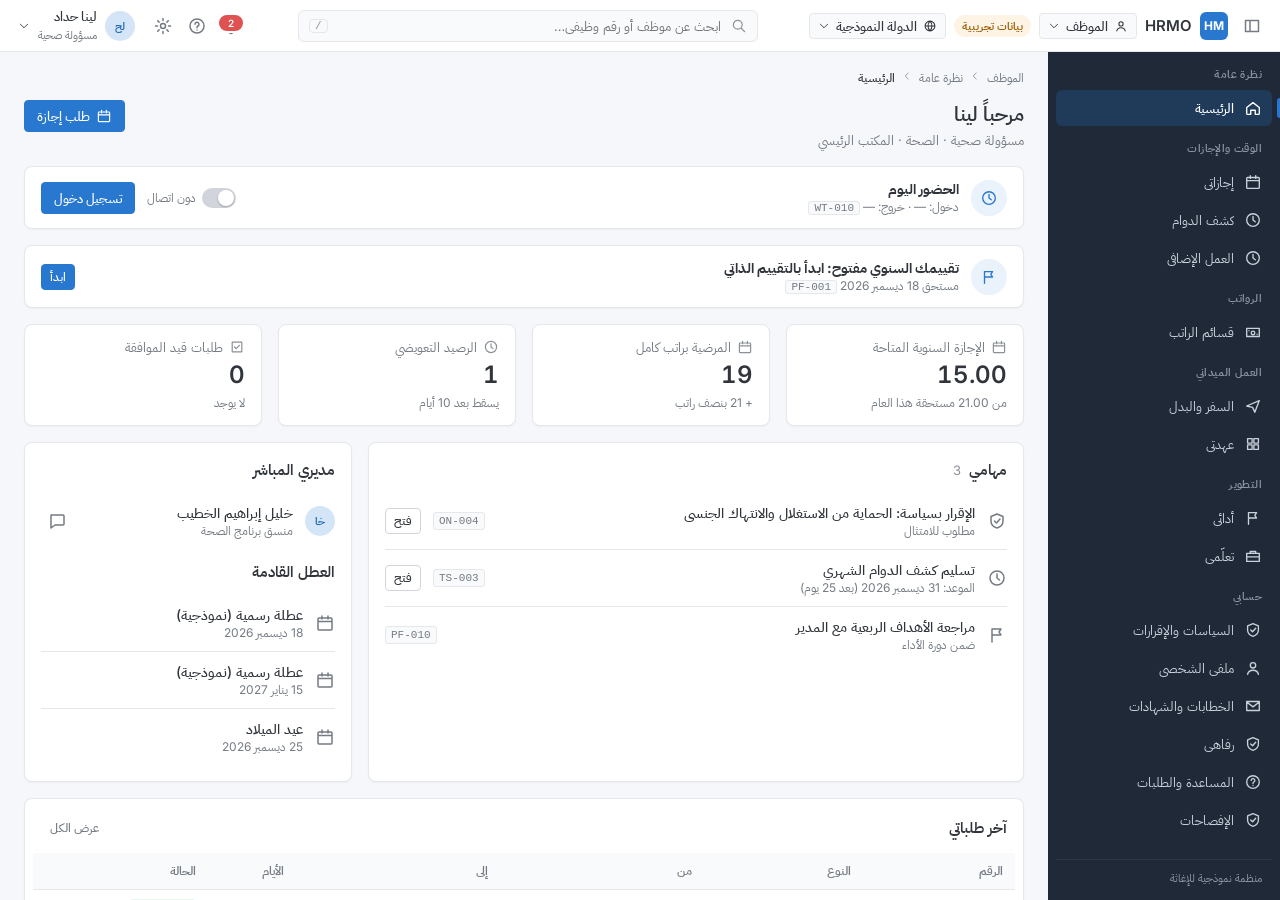
==== commit 4322dff9: "Add CHRO-recommended modules: manager workspace, lifecycle, care, talent, relations, operations, ins" ====
--- a/demo/index.html
+++ b/demo/index.html
@@ -18,5 +18,12 @@
   <div id="toast-host" class="toast-host" aria-live="polite"></div>
   <script src="assets/data.js"></script>
   <script src="assets/app.js"></script>
+  <script src="assets/modules/manager.js"></script>
+  <script src="assets/modules/lifecycle.js"></script>
+  <script src="assets/modules/care.js"></script>
+  <script src="assets/modules/talent.js"></script>
+  <script src="assets/modules/relations.js"></script>
+  <script src="assets/modules/operations.js"></script>
+  <script src="assets/modules/insights.js"></script>
 </body>
 </html>
--- a/demo/assets/styles.css
+++ b/demo/assets/styles.css
@@ -353,8 +353,8 @@
 .menu-item .ck { margin-inline-start: auto; color: var(--primary); }
 .menu-item.danger { color: var(--danger-text); }
 .menu-sep { height: 1px; background: var(--border); margin: 4px 0; }
-.toast-host { position: fixed; top: calc(var(--h-topbar) + 8px); left: 50%; transform: translateX(-50%); display: grid; gap: var(--s-2); z-index: 400; }
-.toast { background: var(--navy); color: #fff; box-shadow: var(--sh-2); border-radius: var(--r-md); padding: 10px 14px; display: flex; gap: var(--s-2); align-items: center; min-width: 260px; max-width: 420px; font-size: var(--fs-table); animation: pop var(--t-fast); }
+.toast-host { position: fixed; top: calc(var(--h-topbar) + 8px); left: 50%; transform: translateX(-50%); display: grid; gap: var(--s-2); z-index: 400; pointer-events: none; }
+.toast { background: var(--navy); color: #fff; box-shadow: var(--sh-2); border-radius: var(--r-md); padding: 10px 14px; display: flex; gap: var(--s-2); align-items: center; min-width: 260px; max-width: 420px; font-size: var(--fs-table); animation: pop var(--t-fast); pointer-events: auto; }
 .toast svg { color: #7FB6EC; }
 .toast.ok svg { color: #5CCB98; }
 .toast.bad svg { color: #F08A8A; }
@@ -482,3 +482,72 @@
   .pager { justify-content: center; }
 }
 @media (prefers-reduced-motion: reduce) { *, *::before, *::after { animation: none !important; transition: none !important; } }
+
+/* ---------- 16. Feature-module components ---------- */
+.banner { display: flex; align-items: center; gap: var(--s-3); padding: var(--s-3) var(--s-4); border-radius: var(--r-lg); border: 1px solid var(--border); background: var(--surface); box-shadow: var(--sh-1); flex-wrap: wrap; }
+.banner .bi { width: 36px; height: 36px; border-radius: 50%; display: grid; place-items: center; flex: none; }
+.banner .grow { flex: 1; min-width: 200px; }
+.banner.danger { border-color: var(--danger); background: var(--danger-bg); }
+.banner.danger .bi { background: var(--danger); color: #fff; }
+.banner.info .bi { background: var(--primary-50); color: var(--primary); }
+.banner.ok .bi { background: var(--success-bg); color: var(--success-text); }
+.checklist { display: grid; gap: 2px; }
+.check-item { display: flex; align-items: center; gap: var(--s-3); padding: 8px var(--s-2); border-radius: var(--r-sm); cursor: pointer; }
+.check-item:hover { background: var(--surface-hover); }
+.check-item .grow { flex: 1; min-width: 0; }
+.check-item.done .t { color: var(--text-2); text-decoration: line-through; }
+.check-item .owner { font-size: 11px; color: var(--text-2); }
+.timeline { display: grid; gap: 0; position: relative; padding-inline-start: 18px; }
+.timeline::before { content: ""; position: absolute; inset-inline-start: 5px; top: 6px; bottom: 6px; width: 2px; background: var(--border); }
+.tl-item { position: relative; padding: 0 0 var(--s-3); font-size: var(--fs-table); }
+.tl-item::before { content: ""; position: absolute; inset-inline-start: -18px; top: 5px; width: 12px; height: 12px; border-radius: 50%; background: var(--surface); border: 2px solid var(--primary); }
+.tl-item.muted::before { border-color: var(--border-strong); }
+.tl-item .when { font-size: 11px; color: var(--text-2); }
+.org { display: grid; gap: 2px; }
+.org-node { display: flex; align-items: center; gap: var(--s-2); padding: 6px var(--s-2); border-radius: var(--r-sm); }
+.org-node:hover { background: var(--surface-hover); }
+.org-node .tg { width: 22px; height: 22px; border: 0; background: transparent; border-radius: var(--r-sm); display: grid; place-items: center; cursor: pointer; color: var(--text-2); flex: none; }
+.org-node .tg:hover { background: var(--primary-50); color: var(--primary); }
+.org-node .tg.open svg { transform: rotate(90deg); }
+[dir="rtl"] .org-node .tg svg { transform: scaleX(-1); }
+[dir="rtl"] .org-node .tg.open svg { transform: rotate(90deg); }
+.org-node .nm { font-weight: var(--fw-medium); cursor: pointer; }
+.org-node .nm:hover { color: var(--primary); }
+.org-kids { padding-inline-start: 26px; border-inline-start: 1px dashed var(--border-strong); margin-inline-start: 18px; }
+.tcal-wrap { overflow-x: auto; }
+.tcal { border-collapse: separate; border-spacing: 2px; font-size: 11px; }
+.tcal th, .tcal td { height: 28px; padding: 0; border: 0; text-align: center; min-width: 26px; }
+.tcal th.nm, .tcal td.nm { text-align: start; min-width: 150px; padding-inline-end: 8px; font-size: var(--fs-caption); white-space: nowrap; position: sticky; inset-inline-start: 0; background: var(--surface); z-index: 1; }
+.tcal td.c { border-radius: 3px; background: var(--surface-2); }
+.tcal td.off { background: transparent; }
+.tcal td.hol { background: var(--info-bg); }
+.tcal td.lv { background: var(--success); }
+.tcal td.pd { background: repeating-linear-gradient(45deg, var(--warning) 0 3px, var(--warning-bg) 3px 6px); }
+.tcal th.today { color: var(--primary); font-weight: 700; }
+.doc { background: #fff; color: #222; border: 1px solid var(--border); border-radius: var(--r-md); padding: 28px 32px; display: grid; gap: 16px; font-size: 14px; line-height: 22px; }
+.doc-head { display: flex; align-items: center; gap: 12px; padding-bottom: 12px; border-bottom: 2px solid #2878D0; }
+.doc-logo { width: 40px; height: 40px; border-radius: 8px; background: #2878D0; color: #fff; display: grid; place-items: center; font-weight: 700; }
+.doc-meta { margin-inline-start: auto; font-size: 12px; color: #555; text-align: end; }
+.doc h3 { margin: 0; font-size: 16px; text-align: center; }
+.doc table td, .doc table th { height: 30px; color: #222; border-color: #ddd; }
+.doc .subtle { color: #666; }
+.doc-sign { display: grid; gap: 4px; justify-items: start; margin-top: 12px; }
+.doc-sign .line { width: 200px; height: 32px; border-bottom: 1px solid #999; }
+.doc-foot { border-top: 1px solid #eee; padding-top: 8px; font-size: 11px; }
+.stat-list { display: grid; gap: 0; }
+.stat-list .row { display: flex; justify-content: space-between; align-items: baseline; gap: var(--s-3); padding: 8px 0; border-bottom: 1px solid var(--border); font-size: var(--fs-table); }
+.stat-list .row:last-child { border-bottom: 0; }
+.stat-list .row b { font-size: 15px; font-variant-numeric: tabular-nums; }
+.rate { display: inline-flex; gap: 2px; }
+.rate button { width: 28px; height: 26px; border: 1px solid var(--border-strong); background: var(--surface); border-radius: var(--r-sm); cursor: pointer; font-size: 12px; font-variant-numeric: tabular-nums; color: var(--text-2); }
+.rate button[aria-pressed="true"] { background: var(--primary); border-color: var(--primary); color: var(--on-primary); }
+.chip-row { display: flex; gap: 6px; flex-wrap: wrap; }
+.mini-steps { display: flex; gap: 4px; align-items: center; flex-wrap: wrap; font-size: 11px; color: var(--text-2); }
+.mini-steps span { padding: 1px 6px; border-radius: var(--r-sm); background: var(--surface-2); border: 1px solid var(--border); white-space: nowrap; }
+.mini-steps span.done { background: var(--success-bg); color: var(--success-text); border-color: transparent; }
+.mini-steps span.cur { background: var(--primary-50); color: var(--primary-hover); border-color: var(--primary-100); font-weight: var(--fw-semibold); }
+:root[data-theme="dark"] .mini-steps span.cur { color: var(--primary); }
+.range { width: 100%; accent-color: var(--primary); }
+.scrim.still, .drawer.still, .modal.still { animation: none; }
+.obj-row { display: grid; grid-template-columns: minmax(0, 1fr) 180px auto; gap: 12px; align-items: center; }
+@media (max-width: 640px) { .obj-row { grid-template-columns: minmax(0, 1fr) auto; } .obj-row > div:first-child { grid-column: 1 / -1; } }
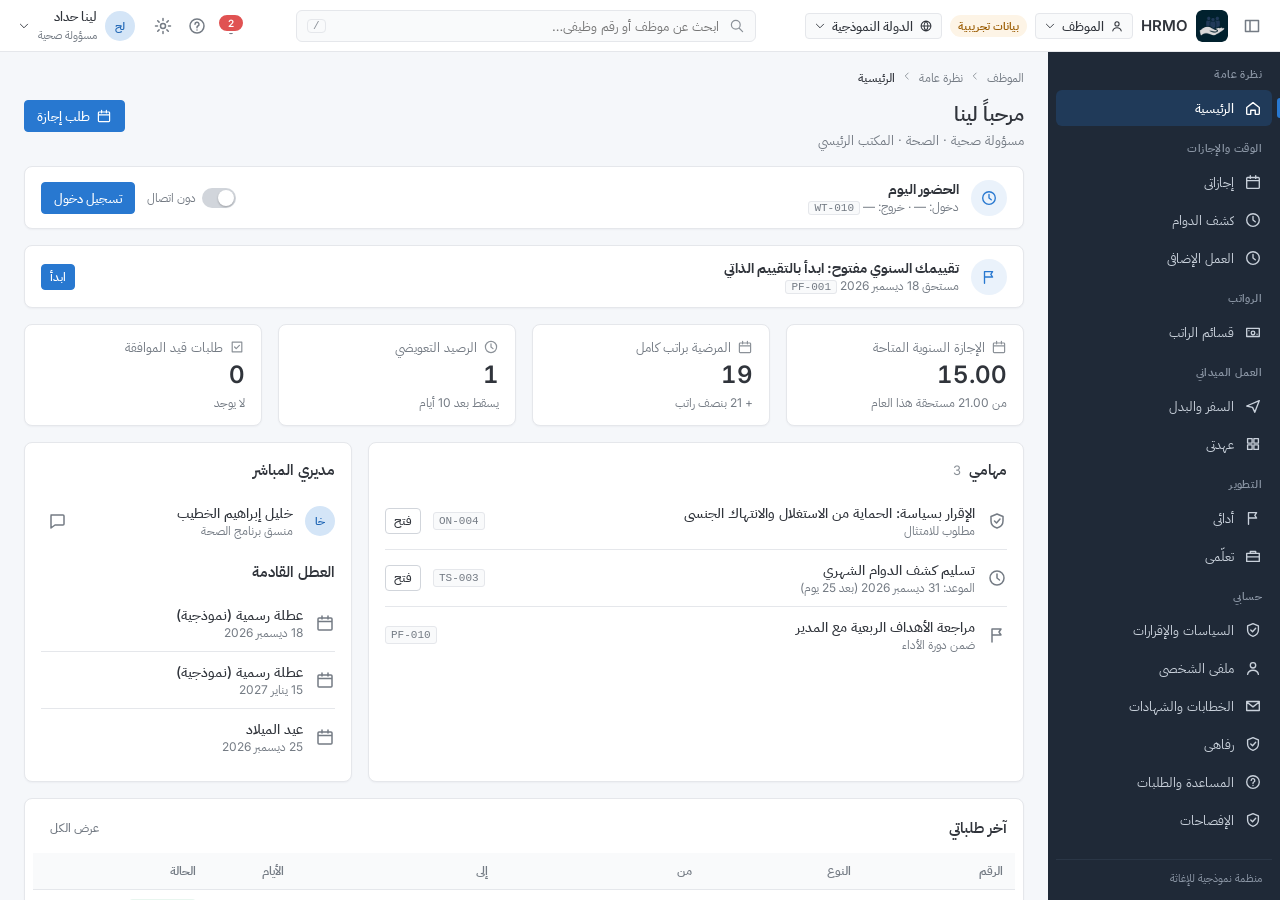
==== commit e29e630f: "Add HRMO logo to the top bar, letters, favicon and README Co-Authored-By: Claude Fable 5.2 <noreply@" ====
--- a/demo/index.html
+++ b/demo/index.html
@@ -5,7 +5,8 @@
   <meta name="viewport" content="width=device-width, initial-scale=1">
   <title>HRMO — Demo</title>
   <meta name="description" content="HRMO interactive demo: employee self-service, HR and Country Director workspaces with Teams and Outlook approval cards. Sample data only.">
-  <link rel="icon" href="data:image/svg+xml,%3Csvg xmlns='http://www.w3.org/2000/svg' viewBox='0 0 32 32'%3E%3Crect width='32' height='32' rx='7' fill='%232878D0'/%3E%3Cpath d='M9 22v-12h3v4.5h8V10h3v12h-3v-4.8h-8V22z' fill='white'/%3E%3C/svg%3E">
+  <link rel="icon" type="image/png" href="assets/brand/favicon.png">
+  <link rel="apple-touch-icon" href="assets/brand/apple-touch-icon.png">
   <link rel="preconnect" href="https://fonts.googleapis.com">
   <link rel="preconnect" href="https://fonts.gstatic.com" crossorigin>
   <link rel="stylesheet" href="https://fonts.googleapis.com/css2?family=IBM+Plex+Sans+Arabic:wght@400;500;600&family=Inter:wght@400;500;600;700&display=swap">
--- a/demo/assets/styles.css
+++ b/demo/assets/styles.css
@@ -109,7 +109,7 @@
 .app { display: grid; grid-template-rows: var(--h-topbar) minmax(0, 1fr); grid-template-columns: minmax(0, 1fr); height: 100vh; height: 100dvh; }
 .topbar { display: flex; align-items: center; gap: var(--s-2); padding-inline: var(--s-3); background: var(--surface); border-bottom: 1px solid var(--border); position: relative; z-index: 30; }
 .brand { display: flex; align-items: center; gap: var(--s-2); font-weight: var(--fw-semibold); font-size: 15px; white-space: nowrap; }
-.brand .logo { width: 28px; height: 28px; border-radius: var(--r-md); background: var(--primary); color: var(--on-primary); display: grid; place-items: center; font-size: 12px; font-weight: 700; letter-spacing: .3px; }
+.brand .logo { width: 32px; height: 32px; border-radius: var(--r-md); display: block; flex: none; }
 .ws-switch { display: inline-flex; align-items: center; gap: 6px; height: var(--h-control-sm); padding: 0 var(--s-2); border: 1px solid var(--border); border-radius: var(--r-sm); background: var(--surface-2); color: var(--text); cursor: pointer; font-size: var(--fs-table); font-weight: var(--fw-medium); white-space: nowrap; }
 .ws-switch:hover { border-color: var(--border-strong); background: var(--surface-hover); }
 .demo-pill { font-size: 11px; font-weight: var(--fw-semibold); color: var(--warning-text); background: var(--warning-bg); border-radius: var(--r-pill); padding: 1px 8px; white-space: nowrap; }
@@ -526,7 +526,7 @@
 .tcal th.today { color: var(--primary); font-weight: 700; }
 .doc { background: #fff; color: #222; border: 1px solid var(--border); border-radius: var(--r-md); padding: 28px 32px; display: grid; gap: 16px; font-size: 14px; line-height: 22px; }
 .doc-head { display: flex; align-items: center; gap: 12px; padding-bottom: 12px; border-bottom: 2px solid #2878D0; }
-.doc-logo { width: 40px; height: 40px; border-radius: 8px; background: #2878D0; color: #fff; display: grid; place-items: center; font-weight: 700; }
+.doc-logo { width: 44px; height: 44px; border-radius: 8px; display: block; flex: none; }
 .doc-meta { margin-inline-start: auto; font-size: 12px; color: #555; text-align: end; }
 .doc h3 { margin: 0; font-size: 16px; text-align: center; }
 .doc table td, .doc table th { height: 30px; color: #222; border-color: #ddd; }
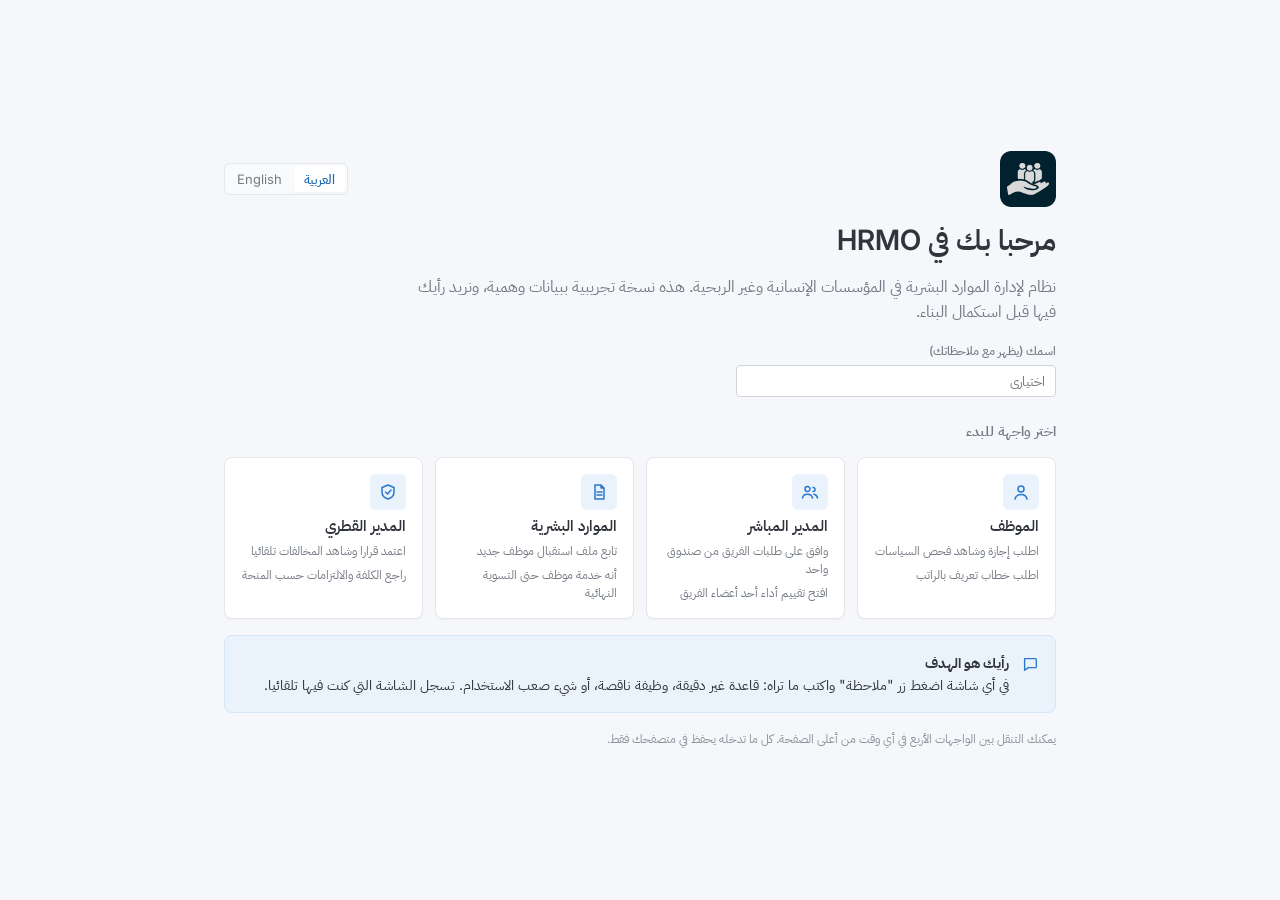
==== commit 3eb6d5a1: "Add pilot welcome screen and tester feedback - Welcome screen on first visit: language, tester name," ====
--- a/demo/index.html
+++ b/demo/index.html
@@ -18,6 +18,7 @@
   <div id="tooltip" class="tooltip" role="tooltip" hidden></div>
   <div id="toast-host" class="toast-host" aria-live="polite"></div>
   <script src="assets/data.js"></script>
+  <script src="assets/config.js"></script>
   <script src="assets/app.js"></script>
   <script src="assets/modules/manager.js"></script>
   <script src="assets/modules/lifecycle.js"></script>
@@ -26,5 +27,6 @@
   <script src="assets/modules/relations.js"></script>
   <script src="assets/modules/operations.js"></script>
   <script src="assets/modules/insights.js"></script>
+  <script src="assets/modules/feedback.js"></script>
 </body>
 </html>
--- a/demo/assets/styles.css
+++ b/demo/assets/styles.css
@@ -164,7 +164,7 @@
 .scrim-nav { display: none; }
 
 /* ---------- 5. Content area ---------- */
-.content { overflow: auto; min-width: 0; padding: var(--s-4) var(--s-6) var(--s-8); }
+.content { position: relative; overflow: auto; min-width: 0; padding: var(--s-4) var(--s-6) var(--s-8); }
 .page { max-width: 1320px; margin-inline: auto; display: grid; grid-template-columns: minmax(0, 1fr); gap: var(--s-4); }
 .crumbs { display: flex; align-items: center; gap: 6px; font-size: var(--fs-caption); color: var(--text-2); flex-wrap: wrap; }
 .crumbs a, .crumbs button { color: var(--text-2); background: none; border: 0; padding: 0; cursor: pointer; font-size: inherit; }
@@ -551,3 +551,36 @@
 .scrim.still, .drawer.still, .modal.still { animation: none; }
 .obj-row { display: grid; grid-template-columns: minmax(0, 1fr) 180px auto; gap: 12px; align-items: center; }
 @media (max-width: 640px) { .obj-row { grid-template-columns: minmax(0, 1fr) auto; } .obj-row > div:first-child { grid-column: 1 / -1; } }
+
+/* 17. Pilot: welcome screen and feedback */
+.welcome { position: fixed; inset: 0; z-index: 300; background: var(--bg); overflow: auto; display: flex; animation: fade var(--t-fast); }
+.welcome-in { margin: auto; width: min(880px, 100%); padding: var(--s-8) var(--s-6); display: grid; gap: var(--s-4); }
+.welcome-top { display: flex; align-items: center; justify-content: space-between; gap: var(--s-3); }
+.welcome-top img { border-radius: var(--r-lg); }
+.welcome h1 { margin: 0; font-size: 28px; line-height: 1.25; font-weight: var(--fw-semibold); }
+.welcome h2 { margin: var(--s-2) 0 0; font-size: var(--fs-body); font-weight: var(--fw-semibold); color: var(--text-2); }
+.welcome-lead { margin: 0; font-size: 16px; line-height: 1.6; color: var(--text-2); max-width: 64ch; }
+.welcome-name { max-width: 320px; }
+.welcome-roles { display: grid; grid-template-columns: repeat(4, minmax(0, 1fr)); gap: var(--s-3); }
+.welcome-role { display: grid; gap: 6px; align-content: start; text-align: start; padding: var(--s-4); background: var(--surface); border: 1px solid var(--border); border-radius: var(--r-lg); box-shadow: var(--sh-1); cursor: pointer; font: inherit; color: inherit; transition: border-color var(--t-fast), box-shadow var(--t-fast), transform var(--t-fast); }
+.welcome-role:hover { border-color: var(--primary); box-shadow: var(--sh-2); transform: translateY(-1px); }
+.welcome-role:focus-visible { outline: 2px solid var(--primary); outline-offset: 2px; }
+.wr-ic { width: 36px; height: 36px; border-radius: var(--r-md); background: var(--primary-50); color: var(--primary); display: grid; place-items: center; }
+.wr-t { font-weight: var(--fw-semibold); font-size: 15px; }
+.wr-d { font-size: var(--fs-caption); color: var(--text-2); line-height: 1.5; }
+.welcome-note { display: flex; gap: var(--s-3); padding: var(--s-4); background: var(--primary-50); border: 1px solid var(--primary-100); border-radius: var(--r-lg); line-height: 1.6; }
+.welcome-note svg { color: var(--primary); flex: none; margin-top: 3px; }
+.welcome-foot { margin: 0; font-size: var(--fs-caption); color: var(--text-3); }
+.fb-types { gap: var(--s-2) var(--s-4); }
+.fb-top { gap: 6px; }
+.fb-fab { display: none; }
+@media (max-width: 1024px) { .welcome-roles { grid-template-columns: repeat(2, minmax(0, 1fr)); } }
+@media (max-width: 900px) {
+  .fb-fab { position: fixed; inset-block-end: 16px; inset-inline-end: 16px; z-index: 150; display: inline-flex; align-items: center; gap: 6px; height: 44px; padding: 0 16px; border: 0; border-radius: 22px; background: var(--primary); color: var(--on-primary); font: inherit; font-weight: var(--fw-medium); box-shadow: var(--sh-3); cursor: pointer; }
+  .fb-fab[hidden] { display: none; }
+}
+@media (max-width: 640px) {
+  .welcome-in { padding: var(--s-6) var(--s-4); }
+  .welcome h1 { font-size: 22px; }
+  .welcome-roles { grid-template-columns: minmax(0, 1fr); }
+}
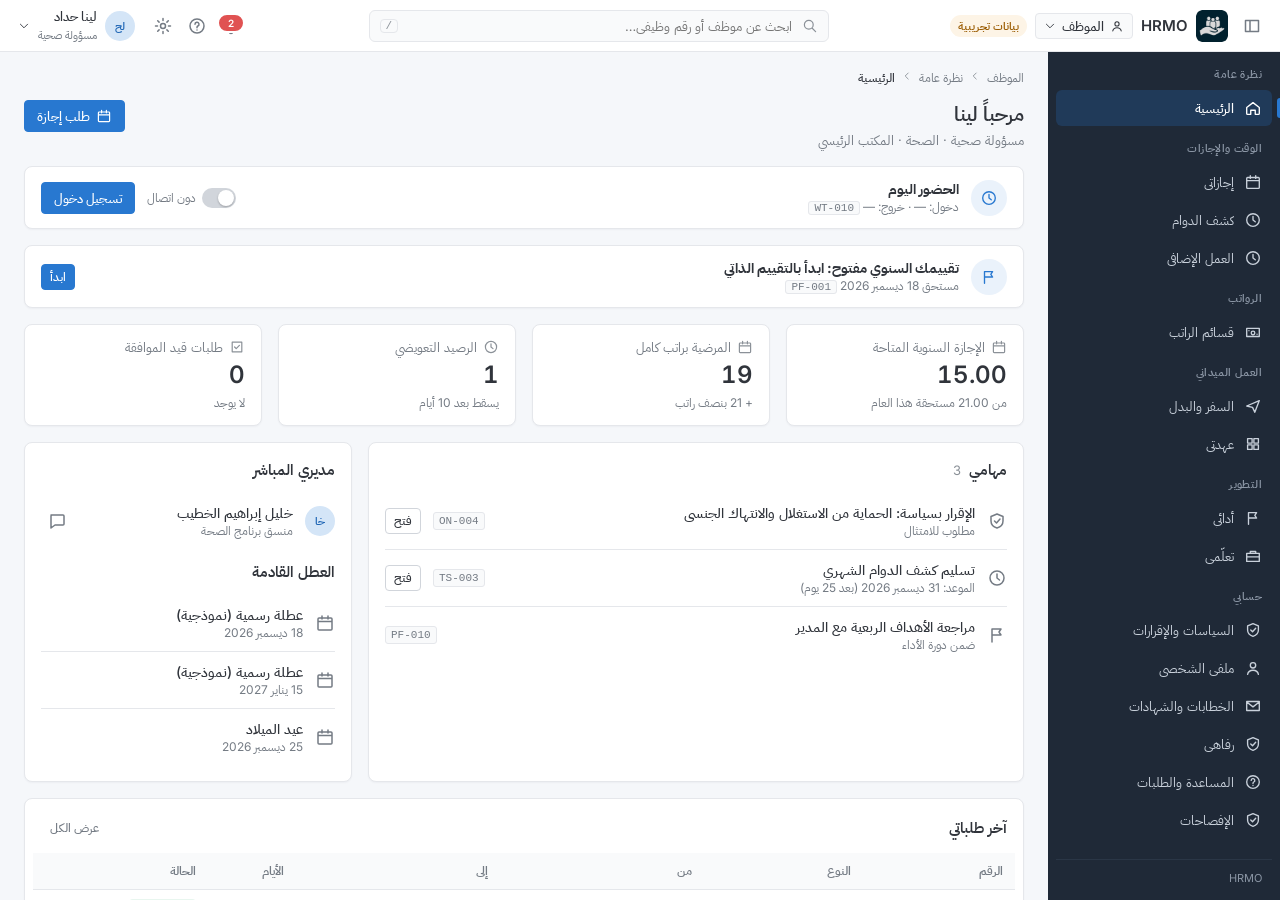
==== commit 4dc899bc: "Stamp asset links with the commit so browsers never use a stale stylesheet After a release, a browse" ====
--- a/demo/index.html
+++ b/demo/index.html
@@ -10,23 +10,24 @@
   <link rel="preconnect" href="https://fonts.googleapis.com">
   <link rel="preconnect" href="https://fonts.gstatic.com" crossorigin>
   <link rel="stylesheet" href="https://fonts.googleapis.com/css2?family=IBM+Plex+Sans+Arabic:wght@400;500;600&family=Inter:wght@400;500;600;700&display=swap">
-  <link rel="stylesheet" href="assets/styles.css">
+  <link rel="stylesheet" href="assets/styles.css?v=__V__">
 </head>
 <body>
   <div id="app" class="app" aria-live="polite"></div>
   <div id="menu-host"></div>
   <div id="tooltip" class="tooltip" role="tooltip" hidden></div>
   <div id="toast-host" class="toast-host" aria-live="polite"></div>
-  <script src="assets/data.js"></script>
-  <script src="assets/config.js"></script>
-  <script src="assets/app.js"></script>
-  <script src="assets/modules/manager.js"></script>
-  <script src="assets/modules/lifecycle.js"></script>
-  <script src="assets/modules/care.js"></script>
-  <script src="assets/modules/talent.js"></script>
-  <script src="assets/modules/relations.js"></script>
-  <script src="assets/modules/operations.js"></script>
-  <script src="assets/modules/insights.js"></script>
-  <script src="assets/modules/feedback.js"></script>
+  <script src="assets/data.js?v=__V__"></script>
+  <script src="assets/config.js?v=__V__"></script>
+  <script src="assets/app.js?v=__V__"></script>
+  <script src="assets/modules/manager.js?v=__V__"></script>
+  <script src="assets/modules/orgchart.js?v=__V__"></script>
+  <script src="assets/modules/lifecycle.js?v=__V__"></script>
+  <script src="assets/modules/care.js?v=__V__"></script>
+  <script src="assets/modules/talent.js?v=__V__"></script>
+  <script src="assets/modules/relations.js?v=__V__"></script>
+  <script src="assets/modules/operations.js?v=__V__"></script>
+  <script src="assets/modules/insights.js?v=__V__"></script>
+  <script src="assets/modules/feedback.js?v=__V__"></script>
 </body>
 </html>
--- a/demo/assets/styles.css
+++ b/demo/assets/styles.css
@@ -584,3 +584,146 @@
   .welcome h1 { font-size: 22px; }
   .welcome-roles { grid-template-columns: minmax(0, 1fr); }
 }
+
+/* ---------- 18. Analytics dashboard ---------- */
+:root { --series-1: #2878D0; --series-2: #1BAF7A; --chart-grid: #EDF0F3; }
+:root[data-theme="dark"] { --series-1: #4C97E8; --series-2: #199E70; --chart-grid: #263143; }
+.dash-filters { display: flex; flex-wrap: wrap; align-items: center; gap: var(--s-2); }
+.dash-filters .select { width: auto; min-width: 150px; }
+.dash-sec { margin: var(--s-2) 0 0; font-size: var(--fs-section); font-weight: var(--fw-semibold); color: var(--text-2); }
+
+.kgrid { display: grid; grid-template-columns: repeat(5, minmax(0, 1fr)); gap: var(--s-4); }
+.kcard { background: var(--surface); border: 1px solid var(--border); border-bottom: 3px solid var(--kc, var(--primary)); border-radius: var(--r-lg); box-shadow: var(--sh-1); padding: var(--s-3) var(--s-4); display: flex; gap: var(--s-3); align-items: flex-start; min-width: 0; }
+.kcard .kic { flex: none; width: 36px; height: 36px; border-radius: 50%; display: grid; place-items: center; background: var(--kc-bg, var(--primary-50)); color: var(--kc-ink, var(--primary)); }
+.kcard .kbody { display: grid; gap: 2px; min-width: 0; }
+.kcard .klabel { color: var(--text-2); font-size: var(--fs-table); }
+.kcard .kvalue { font-size: var(--fs-kpi); line-height: var(--lh-kpi); font-weight: var(--fw-semibold); font-variant-numeric: tabular-nums; white-space: nowrap; }
+.kcard .kvalue small { font-size: var(--fs-table); font-weight: var(--fw-regular); color: var(--text-2); }
+.kcard.t-blue { --kc: var(--primary); --kc-bg: var(--info-bg); --kc-ink: var(--info-text); }
+.kcard.t-red { --kc: var(--danger); --kc-bg: var(--danger-bg); --kc-ink: var(--danger-text); }
+.kcard.t-teal { --kc: var(--success); --kc-bg: var(--success-bg); --kc-ink: var(--success-text); }
+.kcard.t-amber { --kc: var(--warning); --kc-bg: var(--warning-bg); --kc-ink: var(--warning-text); }
+.kd { font-size: var(--fs-caption); color: var(--text-2); display: inline-flex; gap: 4px; align-items: baseline; flex-wrap: wrap; }
+.kd.good { color: var(--success-text); } .kd.bad { color: var(--danger-text); }
+.kd .kn { color: var(--text-2); }
+.kd [aria-hidden] { font-size: 9px; }
+
+.dgrid { display: grid; gap: var(--s-4); }
+.dg-a { grid-template-columns: minmax(0, 1.5fr) minmax(0, 1.1fr) minmax(0, 1fr); }
+.dg-b { grid-template-columns: minmax(0, 1.1fr) minmax(0, .9fr) minmax(0, 1.5fr); }
+.dgrid > .card { min-width: 0; }
+
+/* Line chart: the SVG stretches, labels stay HTML so text never scales. Time runs left to right in both languages. */
+.lchart { direction: ltr; display: grid; grid-template-columns: auto minmax(0, 1fr); grid-template-rows: 190px auto; column-gap: var(--s-2); row-gap: 6px; }
+.lc-y { position: relative; min-width: 30px; }
+.lc-y span { position: absolute; inset-inline-end: 0; transform: translateY(50%); font-size: var(--fs-caption); color: var(--text-2); font-variant-numeric: tabular-nums; }
+.lc-plot { position: relative; }
+.lc-plot svg { position: absolute; inset: 0; width: 100%; height: 100%; overflow: visible; }
+.lc-grid { position: absolute; left: 0; right: 0; height: 1px; background: var(--chart-grid); }
+.lc-line { fill: none; stroke: var(--series-1); stroke-width: 2; vector-effect: non-scaling-stroke; stroke-linejoin: round; stroke-linecap: round; }
+.lc-area { fill: var(--series-1); opacity: .09; stroke: none; }
+.lc-col { position: absolute; top: 0; bottom: 0; }
+.lc-col::before { content: ''; position: absolute; top: 0; bottom: 0; left: 50%; width: 1px; background: var(--border-strong); opacity: 0; }
+.lc-dot { position: absolute; left: 50%; width: 9px; height: 9px; margin: -4.5px 0 0 -4.5px; border-radius: 50%; background: var(--series-1); box-shadow: 0 0 0 2px var(--surface); opacity: 0; transition: opacity var(--t-fast); }
+.lc-dot.last, .lc-col:hover .lc-dot { opacity: 1; }
+.lc-col:hover::before { opacity: 1; }
+.lc-end { position: absolute; right: 0; transform: translate(0, calc(-100% - 8px)); font-size: var(--fs-table); font-weight: var(--fw-semibold); color: var(--text); font-variant-numeric: tabular-nums; background: var(--surface); padding: 0 2px; border-radius: 3px; pointer-events: none; }
+.lc-x { grid-column: 2; display: flex; }
+.lc-x span { flex: 1; text-align: center; font-size: var(--fs-caption); color: var(--text-2); white-space: nowrap; overflow: visible; }
+
+.donut { display: flex; align-items: center; justify-content: center; gap: var(--s-4); flex-wrap: wrap; min-height: 190px; }
+.dn-ring { position: relative; width: 150px; height: 150px; flex: none; }
+.dn-seg { fill: none; stroke-width: 20; transition: stroke-width var(--t-fast); }
+.dn-seg:hover { stroke-width: 23; }
+.dn-seg.s1, .dn-legend i.s1 { stroke: var(--series-1); background: var(--series-1); }
+.dn-seg.s2, .dn-legend i.s2 { stroke: var(--series-2); background: var(--series-2); }
+.dn-center { position: absolute; inset: 0; display: grid; place-content: center; text-align: center; pointer-events: none; }
+.dn-center b { font-size: 22px; line-height: 1.1; font-weight: var(--fw-semibold); font-variant-numeric: tabular-nums; }
+.dn-center span { font-size: var(--fs-caption); color: var(--text-2); }
+.dn-legend { list-style: none; margin: 0; padding: 0; display: grid; gap: var(--s-2); font-size: var(--fs-table); }
+.dn-legend li { display: grid; grid-template-columns: 10px auto auto auto; align-items: center; gap: var(--s-2); }
+.dn-legend i { width: 10px; height: 10px; border-radius: 50%; }
+.dn-legend b { font-variant-numeric: tabular-nums; }
+
+.gauge { position: relative; width: 220px; max-width: 100%; margin: var(--s-2) auto 0; }
+.gauge svg { display: block; width: 100%; height: auto; }
+.gg-track, .gg-value { fill: none; stroke-width: 16; stroke-linecap: round; }
+.gg-track { stroke: var(--chart-grid); }
+.gg-value { stroke: var(--series-1); }
+.gg-center { position: absolute; left: 0; right: 0; bottom: 4px; text-align: center; display: grid; }
+.gg-center b { font-size: 34px; line-height: 1; font-weight: var(--fw-semibold); font-variant-numeric: tabular-nums; }
+.gg-center span { font-size: var(--fs-caption); color: var(--text-2); }
+.gg-scale { direction: ltr; display: flex; justify-content: space-between; padding: 2px 14px 0; font-size: var(--fs-caption); color: var(--text-2); }
+.gg-delta { text-align: center; margin-top: var(--s-2); }
+.gg-note { text-align: center; margin: var(--s-1) 0 0; }
+table.hires td, table.hires th { padding-block: 7px; }
+
+@media (max-width: 1280px) {
+  .kgrid { grid-template-columns: repeat(3, minmax(0, 1fr)); }
+  .dg-a, .dg-b { grid-template-columns: repeat(2, minmax(0, 1fr)); }
+  .dg-a > :first-child, .dg-b > :last-child { grid-column: 1 / -1; }
+}
+@media (max-width: 720px) {
+  .kgrid { grid-template-columns: repeat(2, minmax(0, 1fr)); gap: var(--s-3); }
+  .kgrid > :first-child { grid-column: 1 / -1; }
+  .dg-a, .dg-b { grid-template-columns: minmax(0, 1fr); }
+  .dash-filters .select { flex: 1 1 140px; min-width: 0; }
+  .kcard { padding: var(--s-3); gap: var(--s-2); }
+  .kcard .kic { width: 30px; height: 30px; }
+  .lchart { grid-template-rows: 160px auto; }
+}
+
+/* ---------- 19. Organisation chart diagram ---------- */
+.oc-tools { display: flex; align-items: center; justify-content: space-between; gap: var(--s-3); flex-wrap: wrap; }
+.oc-search { position: relative; flex: 1 1 260px; max-width: 380px; }
+.oc-search .search-inline { width: 100%; }
+.oc-results { position: absolute; inset-inline: 0; top: calc(100% + 4px); z-index: 30; background: var(--surface); border: 1px solid var(--border); border-radius: var(--r-md); box-shadow: var(--sh-3, var(--sh-2)); max-height: 320px; overflow: auto; }
+.oc-results button { display: grid; gap: 2px; width: 100%; text-align: start; padding: 8px 12px; border: 0; background: none; font: inherit; color: inherit; cursor: pointer; }
+.oc-results button:hover, .oc-results button:focus-visible { background: var(--surface-hover); }
+.oc-zoom { display: inline-flex; align-items: center; gap: 2px; border: 1px solid var(--border); border-radius: var(--r-md); background: var(--surface); padding: 0 2px; }
+.oc-zoom span { min-width: 46px; text-align: center; font-size: var(--fs-table); font-variant-numeric: tabular-nums; }
+.oc-zoom .iconbtn { font-size: 18px; line-height: 1; }
+.oc-card { overflow: hidden; }
+.oc-wrap { overflow: auto; height: min(70vh, 760px); min-height: 380px; cursor: grab; background-image: radial-gradient(var(--border) 1px, transparent 1px); background-size: 22px 22px; background-color: var(--surface-2); outline-offset: -2px; }
+.oc-wrap.dragging { cursor: grabbing; user-select: none; }
+.oc-hint { margin: 0; }
+.oc-nextno { font-weight: var(--fw-semibold); font-variant-numeric: tabular-nums; }
+
+/* The tree is laid out left to right in both languages; text inside each box follows the page language. */
+.oc { --oc-w: 164px; --oc-line: var(--border-strong); direction: ltr; display: inline-block; min-width: 100%; padding: 28px 32px 40px; box-sizing: border-box; }
+.oc ul { list-style: none; margin: 0; padding: 22px 0 0; position: relative; display: flex; justify-content: center; }
+.oc ul.oc-root { padding-top: 0; }
+.oc li { position: relative; padding: 22px 8px 0; display: flex; flex-direction: column; align-items: center; }
+.oc ul.oc-root > li { padding-top: 0; }
+.oc li::before, .oc li::after { content: ''; position: absolute; top: 0; right: 50%; width: 50%; height: 22px; border-top: 1.5px solid var(--oc-line); }
+.oc li::after { right: auto; left: 50%; border-left: 1.5px solid var(--oc-line); }
+.oc li:only-child::before { display: none; }
+.oc li:only-child::after { border-top: 0; }
+.oc li:first-child::before, .oc li:last-child::after { border-top: 0; }
+.oc li:last-child::before { border-right: 1.5px solid var(--oc-line); border-top-right-radius: 8px; }
+.oc li:last-child::after { border-left: 0; }
+.oc li:only-child::after { border-left: 1.5px solid var(--oc-line); }
+.oc li:first-child::after { border-top-left-radius: 8px; }
+.oc li:only-child::after { border-radius: 0; }
+.oc ul.oc-root > li::before, .oc ul.oc-root > li::after { display: none; }
+.oc ul ul::before { content: ''; position: absolute; top: 0; left: 50%; height: 22px; border-left: 1.5px solid var(--oc-line); }
+
+.oc-box { position: relative; width: var(--oc-w); background: var(--surface); border: 1px solid var(--border-strong); border-top: 3px solid var(--primary); border-radius: var(--r-md); box-shadow: var(--sh-1); transition: box-shadow var(--t-fast), border-color var(--t-fast); }
+.oc-box:hover { box-shadow: var(--sh-2); border-color: var(--primary); }
+.oc-main { display: grid; gap: 2px; width: 100%; padding: 8px 10px 9px; border: 0; background: none; font: inherit; color: inherit; text-align: center; cursor: pointer; border-radius: inherit; }
+.oc-name { font-weight: var(--fw-semibold); font-size: var(--fs-table); white-space: nowrap; overflow: hidden; text-overflow: ellipsis; }
+.oc-no { font-size: var(--fs-caption); color: var(--primary); font-variant-numeric: tabular-nums; letter-spacing: .2px; }
+.oc-title { font-size: var(--fs-caption); color: var(--text-2); line-height: 1.35; display: -webkit-box; -webkit-line-clamp: 2; -webkit-box-orient: vertical; overflow: hidden; min-height: 2.7em; }
+.oc-toggle { position: absolute; left: 50%; bottom: -11px; transform: translateX(-50%); z-index: 2; display: inline-flex; align-items: center; gap: 2px; height: 22px; padding: 0 6px 0 8px; border-radius: 11px; border: 1px solid var(--border-strong); background: var(--surface); color: var(--text-2); font: inherit; font-size: 11px; font-variant-numeric: tabular-nums; cursor: pointer; direction: ltr; }
+.oc-toggle:hover { border-color: var(--primary); color: var(--primary); }
+.oc-toggle .chev { display: grid; transition: transform var(--t-fast); transform: rotate(-90deg); }
+.oc-toggle .chev.open { transform: none; }
+.oc-box.me { background: var(--primary-50); }
+.oc-box.hit { outline: 3px solid var(--primary); outline-offset: 2px; }
+.oc-box.new { border-top-color: var(--success); }
+.oc-tag { position: absolute; top: -10px; inset-inline-end: 8px; background: var(--success); color: #fff; font-size: 10px; font-weight: var(--fw-semibold); padding: 1px 7px; border-radius: 9px; }
+.oc-team { display: grid; gap: 8px; padding: 10px; background: color-mix(in srgb, var(--surface) 55%, transparent); border: 1px dashed var(--oc-line); border-radius: var(--r-lg); }
+.oc-team .oc-box { border-top-color: var(--border-strong); box-shadow: none; }
+.oc-team .oc-box.new { border-top-color: var(--success); }
+@media (max-width: 720px) { .oc-wrap { height: 68vh; } .oc-tools .btn-row { width: 100%; } .oc-search { max-width: none; } }
+@media print { .oc-wrap { height: auto; overflow: visible; } }
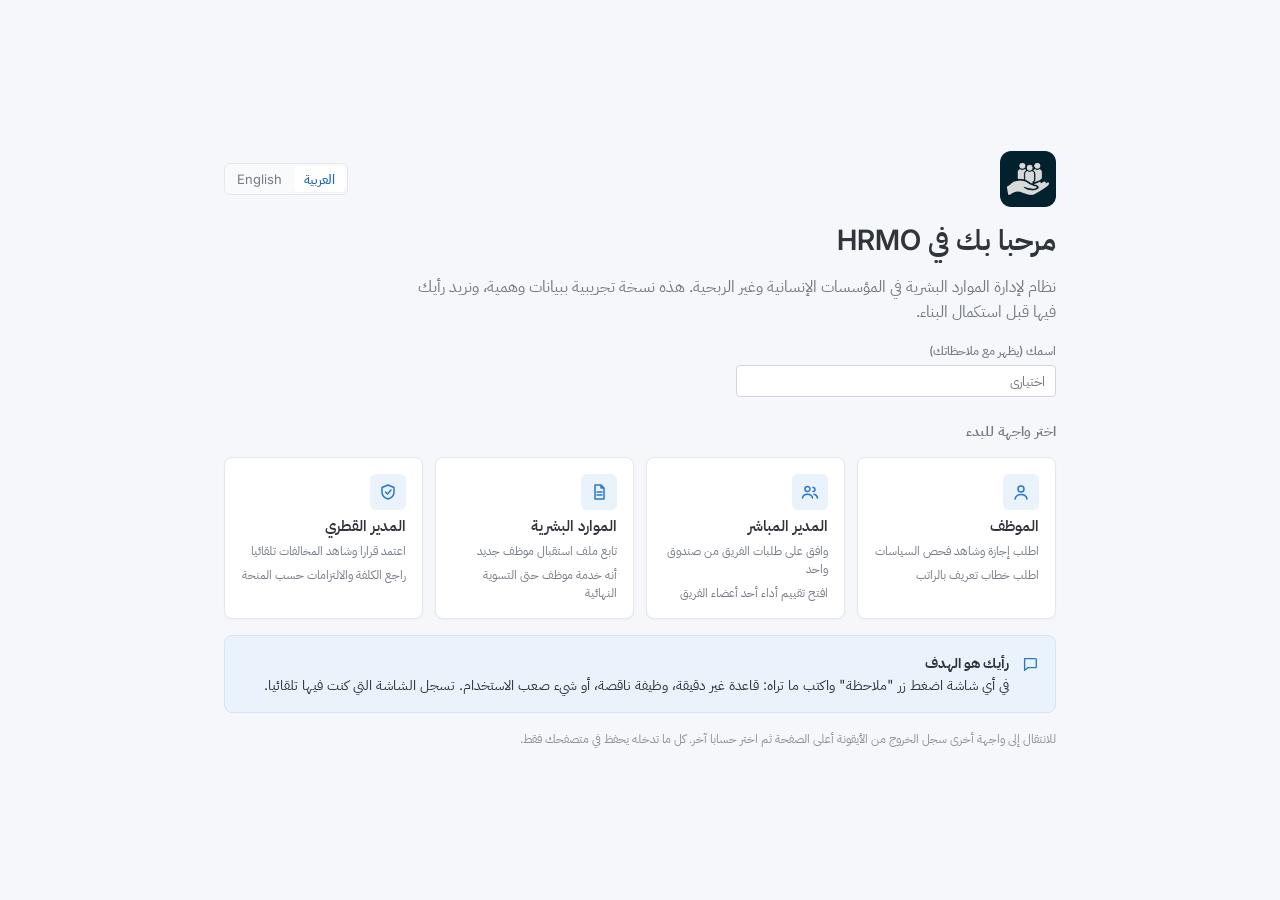
==== commit 387735b7: "Phone layout: fix clipped and squeezed content across all screens Found with an automated audit of e" ====
--- a/demo/index.html
+++ b/demo/index.html
@@ -2,7 +2,7 @@
 <html lang="ar" dir="rtl">
 <head>
   <meta charset="utf-8">
-  <meta name="viewport" content="width=device-width, initial-scale=1">
+  <meta name="viewport" content="width=device-width, initial-scale=1, viewport-fit=cover">
   <title>HRMO — Demo</title>
   <meta name="description" content="HRMO interactive demo: employee self-service, HR and Country Director workspaces with Teams and Outlook approval cards. Sample data only.">
   <link rel="icon" type="image/png" href="assets/brand/favicon.png">
--- a/demo/assets/styles.css
+++ b/demo/assets/styles.css
@@ -107,23 +107,27 @@
 
 /* ---------- 3. Top bar ---------- */
 .app { display: grid; grid-template-rows: var(--h-topbar) minmax(0, 1fr); grid-template-columns: minmax(0, 1fr); height: 100vh; height: 100dvh; }
-.topbar { display: flex; align-items: center; gap: var(--s-2); padding-inline: var(--s-3); background: var(--surface); border-bottom: 1px solid var(--border); position: relative; z-index: 30; }
-.brand { display: flex; align-items: center; gap: var(--s-2); font-weight: var(--fw-semibold); font-size: 15px; white-space: nowrap; }
+.topbar { display: grid; grid-template-columns: minmax(0, 1fr) auto minmax(0, 1fr); align-items: center; gap: var(--s-3); padding-inline: var(--s-3); background: var(--surface); border-bottom: 1px solid var(--border); position: relative; z-index: 30; }
+.tb-start { display: flex; align-items: center; gap: var(--s-2); min-width: 0; }
+.brand { display: flex; align-items: center; gap: var(--s-2); font-weight: var(--fw-semibold); font-size: 16px; letter-spacing: .3px; white-space: nowrap; justify-self: center; }
 .brand .logo { width: 32px; height: 32px; border-radius: var(--r-md); display: block; flex: none; }
 .ws-switch { display: inline-flex; align-items: center; gap: 6px; height: var(--h-control-sm); padding: 0 var(--s-2); border: 1px solid var(--border); border-radius: var(--r-sm); background: var(--surface-2); color: var(--text); cursor: pointer; font-size: var(--fs-table); font-weight: var(--fw-medium); white-space: nowrap; }
 .ws-switch:hover { border-color: var(--border-strong); background: var(--surface-hover); }
 .demo-pill { font-size: 11px; font-weight: var(--fw-semibold); color: var(--warning-text); background: var(--warning-bg); border-radius: var(--r-pill); padding: 1px 8px; white-space: nowrap; }
-.search { flex: 1; max-width: 460px; margin-inline: auto; display: flex; align-items: center; gap: var(--s-2); height: var(--h-control); padding-inline: 10px; border: 1px solid var(--border); border-radius: var(--r-md); background: var(--surface-2); color: var(--text-3); transition: border-color var(--t-fast), background var(--t-fast); }
+.search { flex: 1; max-width: 340px; display: flex; align-items: center; gap: var(--s-2); height: var(--h-control); padding-inline: 10px; border: 1px solid var(--border); border-radius: var(--r-md); background: var(--surface-2); color: var(--text-3); transition: border-color var(--t-fast), background var(--t-fast); }
 .search:focus-within { border-color: var(--primary); background: var(--surface); box-shadow: var(--focus-ring); }
 .search input { border: 0; outline: 0; background: transparent; width: 100%; color: var(--text); font-size: var(--fs-table); }
 .search kbd { font: 11px var(--font-mono); color: var(--text-3); border: 1px solid var(--border); border-radius: 4px; padding: 0 5px; }
-.tools { display: flex; align-items: center; gap: 2px; }
+.tools { display: flex; align-items: center; gap: 2px; justify-self: end; min-width: 0; }
+.tb-sep { width: 1px; height: 22px; background: var(--border); margin-inline: 6px 4px; }
+.iconbtn.signout:hover { background: var(--danger-bg); color: var(--danger-text); }
+.userbtn .uchev { display: grid; color: var(--text-3); }
 .iconbtn { width: var(--h-control); height: var(--h-control); border-radius: var(--r-md); border: 0; background: transparent; display: grid; place-items: center; cursor: pointer; color: var(--text-2); position: relative; transition: background var(--t-fast), color var(--t-fast); }
 .iconbtn:hover { background: var(--surface-hover); color: var(--text); }
 .iconbtn:active { background: var(--primary-50); }
 .iconbtn.sm { width: var(--h-control-sm); height: var(--h-control-sm); }
 .iconbtn[disabled] { opacity: var(--disabled-opacity); cursor: not-allowed; }
-.iconbtn .count { position: absolute; top: 3px; inset-inline-end: 2px; min-width: 16px; height: 16px; padding-inline: 4px; border-radius: var(--r-pill); background: var(--danger); color: #fff; font-size: 10px; line-height: 16px; font-weight: var(--fw-semibold); border: 2px solid var(--surface); box-sizing: content-box; }
+.iconbtn .count { position: absolute; top: 1px; inset-inline-end: 0; box-sizing: border-box; min-width: 17px; height: 17px; padding-inline: 3px; border-radius: var(--r-pill); background: var(--danger); color: #fff; font-size: 10px; line-height: 13px; text-align: center; font-weight: var(--fw-semibold); border: 2px solid var(--surface); }
 .userbtn { display: flex; align-items: center; gap: var(--s-2); height: 36px; padding: 0 6px; margin-inline-start: var(--s-1); border: 0; border-radius: var(--r-md); background: transparent; cursor: pointer; color: var(--text); }
 .userbtn:hover { background: var(--surface-hover); }
 .userbtn .un { font-size: var(--fs-table); font-weight: var(--fw-medium); line-height: 16px; text-align: start; }
@@ -450,6 +454,7 @@
   .g-4 { grid-template-columns: repeat(2, minmax(0, 1fr)); }
   .g-21, .g-12 { grid-template-columns: minmax(0, 1fr); }
   .userbtn .ut { display: none; }
+  .topbar .ws-switch .wl { display: none; }
 }
 @media (max-width: 900px) {
   .only-sm { display: grid !important; }
@@ -476,6 +481,10 @@
   .quick { grid-template-columns: minmax(0, 1fr); }
   .hide-sm { display: none !important; }
   .demo-pill, .ws-switch .wl { display: none; }
+  .topbar { gap: var(--s-2); padding-inline: var(--s-2); }
+  .userbtn { padding: 0 2px; margin: 0; }
+  .userbtn .uchev { display: none; }
+  .tb-sep { margin-inline: 2px; }
   .tile .value { font-size: 20px; line-height: 28px; }
   .toast-host { left: var(--s-4); right: var(--s-4); transform: none; }
   .toast { min-width: 0; max-width: none; }
@@ -586,8 +595,8 @@
 }
 
 /* ---------- 18. Analytics dashboard ---------- */
-:root { --series-1: #2878D0; --series-2: #1BAF7A; --chart-grid: #EDF0F3; }
-:root[data-theme="dark"] { --series-1: #4C97E8; --series-2: #199E70; --chart-grid: #263143; }
+:root { --series-1: #2878D0; --series-2: #1BAF7A; --series-3: #EB6834; --chart-grid: #EDF0F3; }
+:root[data-theme="dark"] { --series-1: #4C97E8; --series-2: #199E70; --series-3: #D95926; --chart-grid: #263143; }
 .dash-filters { display: flex; flex-wrap: wrap; align-items: center; gap: var(--s-2); }
 .dash-filters .select { width: auto; min-width: 150px; }
 .dash-sec { margin: var(--s-2) 0 0; font-size: var(--fs-section); font-weight: var(--fw-semibold); color: var(--text-2); }
@@ -637,6 +646,7 @@
 .dn-seg:hover { stroke-width: 23; }
 .dn-seg.s1, .dn-legend i.s1 { stroke: var(--series-1); background: var(--series-1); }
 .dn-seg.s2, .dn-legend i.s2 { stroke: var(--series-2); background: var(--series-2); }
+.dn-seg.s3, .dn-legend i.s3 { stroke: var(--series-3); background: var(--series-3); }
 .dn-center { position: absolute; inset: 0; display: grid; place-content: center; text-align: center; pointer-events: none; }
 .dn-center b { font-size: 22px; line-height: 1.1; font-weight: var(--fw-semibold); font-variant-numeric: tabular-nums; }
 .dn-center span { font-size: var(--fs-caption); color: var(--text-2); }
@@ -727,3 +737,107 @@
 .oc-team .oc-box.new { border-top-color: var(--success); }
 @media (max-width: 720px) { .oc-wrap { height: 68vh; } .oc-tools .btn-row { width: 100%; } .oc-search { max-width: none; } }
 @media print { .oc-wrap { height: auto; overflow: visible; } }
+
+@media (max-width: 350px) { .topbar .brand > span:not(.demo-pill) { display: none; } }
+
+/* ---------- 20. Phones and touch screens ---------- */
+/* Touch: every control is at least 36px tall, and a tap never triggers a zoom or a grey flash. */
+button, a, input, select, textarea, label, [data-act] { -webkit-tap-highlight-color: transparent; }
+button, [data-act], .btn { touch-action: manipulation; }
+.btn { white-space: nowrap; }
+
+@media (pointer: coarse), (max-width: 720px) {
+  :root { --h-control: 40px; --h-control-sm: 36px; }
+  .btn.sm, .select.sm { font-size: var(--fs-table); padding-inline: var(--s-3); }
+  .seg button { height: 34px; padding-inline: 12px; }
+  .rate button { width: 38px; height: 36px; font-size: var(--fs-table); }
+  .pg { min-width: 36px; height: 36px; }
+  .cbx, .radio input, label > input[type="checkbox"], label > input[type="radio"] { width: 20px; height: 20px; }
+  .radio, .check-item, .days-pick label { min-height: 36px; }
+  .crumbs { row-gap: 0; }
+  .crumbs button, .crumbs a { padding-block: 9px; }
+  .th-sort { min-height: 36px; }
+  .switch { padding-block: 8px; }
+  .channel-tabs button { min-height: 36px; }
+  .menu button, .menu a { min-height: 40px; }
+  .oc-toggle { height: 26px; bottom: -13px; padding-inline: 10px 8px; }
+  /* 16px stops iOS from zooming the page when a field gets focus. */
+  .input, .select, .textarea, .search input { font-size: 16px; }
+  .select.sm { font-size: 14px; }
+}
+
+@media (max-width: 720px) {
+  /* Lists: the text keeps a readable width; badges and buttons drop to the next line instead of squeezing it. */
+  .list-item, .check-item { flex-wrap: wrap; row-gap: var(--s-2); }
+  .list-item > .grow, .check-item > .grow { flex: 1 1 170px; }
+  .list-item .t { white-space: normal; overflow-wrap: anywhere; }
+  .list-item > .btn, .list-item > .btn-row { margin-inline-start: auto; }
+  .banner .grow { min-width: 0; flex: 1 1 180px; }
+  .banner > .btn, .banner > .btn-row { margin-inline-start: auto; }
+  .card-head { align-items: flex-start; }
+  .card-head > .btn, .card-head > .btn-row { flex: none; }
+  .page-head .btn-row, .page-head > .btn { width: 100%; }
+  .page-head .btn-row .btn, .page-head > .btn { flex: 1 1 auto; }
+
+  /* Figures never leave their card. */
+  .tile, .kcard, .card { overflow-wrap: anywhere; }
+  .tile > *, .kbody > * { min-width: 0; max-width: 100%; }
+  .tile .label { flex-wrap: wrap; }
+  .kcard { position: relative; display: block; padding: var(--s-3); }
+  .kcard .kic { position: absolute; top: var(--s-3); inset-inline-end: var(--s-3); width: 28px; height: 28px; }
+  .kcard .kic svg { width: 15px; height: 15px; }
+  .kcard .klabel { padding-inline-end: 34px; min-height: 2.6em; display: block; line-height: 1.3; }
+  .kcard .kvalue { font-size: 21px; line-height: 28px; white-space: normal; }
+  .stat-list .row > :first-child { min-width: 0; }
+  .stat-list .row b { white-space: nowrap; }
+  .kv, .facts { overflow-wrap: anywhere; }
+
+  /* Letters and certificates. */
+  .doc { padding: 18px 16px; font-size: 13px; line-height: 21px; }
+  .doc-head { flex-wrap: wrap; }
+  .doc-meta { margin-inline-start: 0; flex: 1 1 100%; text-align: start; }
+
+  /* Sheets: dialogs use the whole width, and their buttons are easy to reach. */
+  .modal-wrap { padding: var(--s-2); align-items: flex-end; }
+  .modal { width: 100%; max-height: calc(100dvh - 24px); border-end-start-radius: 0; border-end-end-radius: 0; }
+  .modal footer, .drawer footer { padding-inline: var(--s-4); padding-bottom: calc(var(--s-3) + env(safe-area-inset-bottom, 0px)); }
+  .modal footer .btn, .drawer footer .btn { flex: 1 1 auto; }
+  .acard .facts { grid-template-columns: minmax(0, auto) minmax(0, 1fr); }
+
+  /* Room for the floating feedback button, and for the home indicator on phones without buttons. */
+  .content { padding-bottom: calc(88px + env(safe-area-inset-bottom, 0px)); }
+  .fb-fab { inset-block-end: calc(16px + env(safe-area-inset-bottom, 0px)); }
+  .check-item .owner, .userbtn .ur { font-size: 12px; }
+}
+
+/* Tables become one card per row on phones: no sideways scrolling, and the row's buttons are always in reach.
+   The column name is copied into each cell as data-label by labelTables() in app.js. */
+@media (max-width: 720px) {
+  table.rt, table.rt tbody { display: block; }
+  table.rt thead { display: none; }
+  table.rt tr { display: block; position: relative; padding: 10px var(--s-3); border-bottom: 1px solid var(--border); }
+  table.rt tbody tr:last-child { border-bottom: 0; }
+  table.rt td { display: flex; align-items: center; justify-content: space-between; flex-wrap: wrap; gap: 4px var(--s-3); width: auto; height: auto; min-height: 30px; padding: 3px 0; border: 0; white-space: normal; text-align: end; overflow-wrap: anywhere; }
+  table.rt td[data-label]::before { content: attr(data-label); flex: 0 0 36%; max-width: 36%; color: var(--text-2); font-size: var(--fs-caption); line-height: var(--lh-caption); text-align: start; }
+  table.rt td.rt-lead { justify-content: flex-start; text-align: start; font-weight: var(--fw-medium); font-size: 14px; padding-bottom: 6px; }
+  table.rt td.rt-lead::before { content: none; }
+  table.rt td.rt-empty { display: none; }
+  table.rt td.rt-full { justify-content: center; text-align: center; }
+  table.rt td:not([data-label]):not(.rt-lead):not(.rt-full) { justify-content: flex-end; }
+  table.rt td.cb { position: absolute; top: 8px; inset-inline-end: var(--s-2); min-height: 0; padding: 0; z-index: 1; }
+  table.rt tr:has(> td.cb) > td.rt-lead { padding-inline-end: 36px; }
+  table.rt td.actions { position: absolute; top: 4px; inset-inline-end: var(--s-2); width: auto; min-height: 0; padding: 0; z-index: 1; }
+  table.rt tr:has(> td.cb) > td.actions { inset-inline-end: 44px; }
+  table.rt tr:has(> td.actions) > td.rt-lead { padding-inline-end: 44px; }
+  table.rt tr:has(> td.cb):has(> td.actions) > td.rt-lead { padding-inline-end: 84px; }
+  table.rt td .btn-row { justify-content: flex-end; }
+  table.rt td .who { text-align: start; }
+  .card.flush table.rt tr { padding-inline: var(--s-4); }
+  .card:not(.flush) .table-wrap { margin-inline: 0; }
+  .card:not(.flush) table.rt tr { padding-inline: 0; }
+}
+@media (max-width: 720px) {
+  /* Bar charts: the full label sits above its bar instead of being cut short beside it. */
+  .bar-row { grid-template-columns: minmax(0, 1fr) auto; row-gap: 3px; }
+  .bar-row > :first-child { grid-column: 1 / -1; white-space: normal; overflow: visible; text-overflow: clip; }
+}
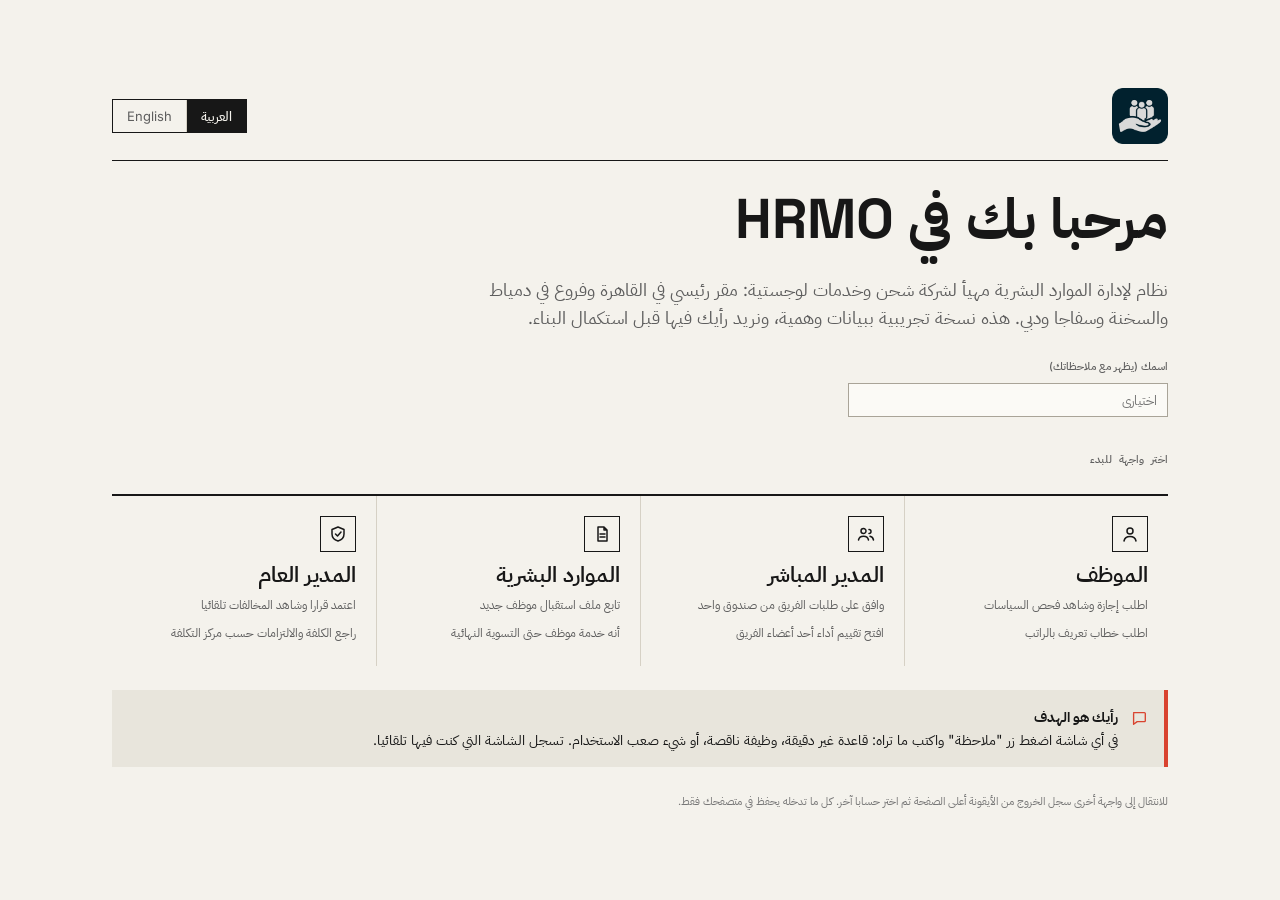
==== commit 3d077453: "Visual redesign: Swiss editorial / modern brutalist Styling only; no content, data, navigation or be" ====
--- a/demo/index.html
+++ b/demo/index.html
@@ -9,7 +9,7 @@
   <link rel="apple-touch-icon" href="assets/brand/apple-touch-icon.png">
   <link rel="preconnect" href="https://fonts.googleapis.com">
   <link rel="preconnect" href="https://fonts.gstatic.com" crossorigin>
-  <link rel="stylesheet" href="https://fonts.googleapis.com/css2?family=IBM+Plex+Sans+Arabic:wght@400;500;600&family=Inter:wght@400;500;600;700&display=swap">
+  <link rel="stylesheet" href="https://fonts.googleapis.com/css2?family=IBM+Plex+Mono:wght@400;500;600&family=IBM+Plex+Sans+Arabic:wght@400;500;600;700&family=Inter:wght@400;500;600;700&family=Space+Grotesk:wght@400;500;600;700&display=swap">
   <link rel="stylesheet" href="assets/styles.css?v=__V__">
 </head>
 <body>
--- a/demo/assets/styles.css
+++ b/demo/assets/styles.css
@@ -1,91 +1,107 @@
 /* =====================================================================
    HRMO — design system
-   Clean enterprise SaaS styling. All values come from the tokens below.
+   Swiss editorial / modern brutalist. Warm paper, deep ink, one editorial red.
+   Every value comes from the tokens below; section 21 holds the editorial layer.
    ===================================================================== */
 
 /* ---------- 1. Design tokens ---------- */
 :root {
-  /* Color — brand */
-  --primary: #2878D0;
-  --primary-hover: #1F66B5;
-  --primary-pressed: #1A5699;
-  --primary-50: #EAF2FB;
-  --primary-100: #D4E5F7;
-  --on-primary: #FFFFFF;
-  --navy: #1F2937;
-  --navy-2: #2A3646;
-  --navy-text: #C9D1DB;
-  --navy-muted: #8B96A5;
-
-  /* Color — neutrals */
-  --bg: #F5F7FA;
-  --surface: #FFFFFF;
-  --surface-2: #F9FAFB;
-  --surface-hover: #F3F6FA;
-  --row-selected: #EEF5FD;
-  --border: #E5E7EB;
-  --border-strong: #D1D5DB;
-  --text: #30343B;
-  --text-2: #747B84;
-  --text-3: #8B9198;
-
-  /* Color — status (fill / text / background) */
-  --success: #22A06B; --success-text: #157A51; --success-bg: #E8F6EF;
-  --warning: #E9A23B; --warning-text: #9A5B00; --warning-bg: #FDF4E6;
-  --danger:  #E05252; --danger-text:  #C23B3B; --danger-bg:  #FCECEC;
-  --info: #2878D0;    --info-text: #1F66B5;    --info-bg: #EAF2FB;
+  /* Palette */
+  --paper: #F4F2EC;
+  --ink: #171717;
+  --red: #D9432F;
+  --stone: #777777;
+  --beige: #E8E5DC;
+
+  /* Roles: brand and interaction. Ink is the action colour; red marks what matters. */
+  --primary: #171717;
+  --primary-hover: #000000;
+  --primary-pressed: #000000;
+  --primary-50: #E8E5DC;
+  --primary-100: #D9D5CA;
+  --on-primary: #F4F2EC;
+  --accent: #D9432F;          /* marks, rules, active state */
+  --accent-ink: #B8321F;      /* red text at small sizes (5.3:1 on paper) */
+  --accent-fill: #C2391F;     /* red behind paper-coloured text */
+  --rule: #171717;            /* editorial rules */
+  --navy: #171717;            /* sidebar */
+  --navy-2: #2A2928;
+  --navy-text: #D8D5CD;
+  --navy-muted: #8F8B83;
+
+  /* Neutrals */
+  --bg: #F4F2EC;
+  --surface: #FBFAF6;
+  --surface-2: #EEEBE3;
+  --surface-hover: #E8E5DC;
+  --row-selected: #E8E5DC;
+  --border: #D6D1C5;
+  --border-strong: #A9A498;
+  --text: #171717;
+  --text-2: #5E5E5E;
+  --text-3: #777777;
+
+  /* Status (fill / text / background) — kept apart from the editorial red where it matters */
+  --success: #2F7A55; --success-text: #23623F; --success-bg: #E2E8DC;
+  --warning: #C98A1B; --warning-text: #8A5A00; --warning-bg: #F0E5CB;
+  --danger:  #D9432F; --danger-text:  #B3301D; --danger-bg:  #F5DED8;
+  --info: #171717;    --info-text: #171717;    --info-bg: #E8E5DC;
 
   /* Typography */
-  --font: "Inter", "Lato", "Roboto", "IBM Plex Sans Arabic", "Noto Sans Arabic", system-ui, -apple-system, "Segoe UI", Tahoma, Arial, sans-serif;
-  --font-mono: ui-monospace, "SF Mono", Consolas, "Liberation Mono", monospace;
+  --font: "Inter", "IBM Plex Sans Arabic", system-ui, -apple-system, "Segoe UI", Tahoma, Arial, sans-serif;
+  --font-display: "Space Grotesk", "Helvetica Neue", Helvetica, "IBM Plex Sans Arabic", Arial, sans-serif;
+  --font-mono: "IBM Plex Mono", "IBM Plex Sans Arabic", ui-monospace, "SF Mono", Consolas, monospace;
   --fs-caption: 12px;  --lh-caption: 16px;
   --fs-table: 13px;    --lh-table: 18px;
-  --fs-body: 14px;     --lh-body: 20px;
-  --fs-section: 15px;  --lh-section: 22px;
-  --fs-title: 20px;    --lh-title: 28px;
-  --fs-kpi: 24px;      --lh-kpi: 32px;
+  --fs-body: 14px;     --lh-body: 21px;
+  --fs-section: 17px;  --lh-section: 22px;
+  --fs-title: 52px;    --lh-title: 1;
+  --fs-kpi: 40px;      --lh-kpi: 1.05;
   --fw-regular: 400; --fw-medium: 500; --fw-semibold: 600;
+  --track-label: .1em;
 
   /* Spacing (4px grid) */
-  --s-1: 4px; --s-2: 8px; --s-3: 12px; --s-4: 16px; --s-5: 20px; --s-6: 24px; --s-8: 32px;
-
-  /* Radius */
-  --r-sm: 4px; --r-md: 6px; --r-lg: 8px; --r-pill: 999px;
-
-  /* Elevation (kept minimal) */
-  --sh-1: 0 1px 2px rgba(16, 24, 40, .04);
-  --sh-2: 0 4px 12px rgba(16, 24, 40, .10), 0 1px 3px rgba(16, 24, 40, .06);
-  --sh-3: 0 16px 40px rgba(16, 24, 40, .18);
+  --s-1: 4px; --s-2: 8px; --s-3: 12px; --s-4: 16px; --s-5: 20px; --s-6: 24px; --s-8: 32px; --s-10: 40px; --s-12: 48px;
+
+  /* Geometry: sharp edges everywhere */
+  --r-sm: 0; --r-md: 0; --r-lg: 0; --r-pill: 0;
+
+  /* Elevation: no blur. Floating layers get a hard offset in ink. */
+  --sh-1: none;
+  --sh-2: 4px 4px 0 0 #171717;
+  --sh-3: 8px 8px 0 0 #171717;
 
   /* Component dimensions */
-  --h-control: 32px; --h-control-sm: 26px;
-  --h-topbar: 52px; --h-row: 40px;
-  --w-sidebar: 232px; --w-sidebar-collapsed: 60px;
-  --w-drawer: 520px;
+  --h-control: 34px; --h-control-sm: 28px;
+  --h-topbar: 60px; --h-row: 44px;
+  --w-sidebar: 248px; --w-sidebar-collapsed: 60px;
+  --w-drawer: 560px;
 
   /* Icon sizes */
   --icon-sm: 14px; --icon-md: 16px; --icon-lg: 18px;
 
   /* Interaction states */
-  --focus-ring: 0 0 0 3px rgba(40, 120, 208, .28);
-  --disabled-opacity: .5;
+  --focus-ring: 0 0 0 2px var(--bg), 0 0 0 4px var(--accent);
+  --disabled-opacity: .45;
   --t-fast: 120ms ease-out;
 
   color-scheme: light;
 }
 
 :root[data-theme="dark"] {
-  --primary: #4C97E8; --primary-hover: #6AAAEE; --primary-pressed: #3A84D6;
-  --primary-50: #1B2A3D; --primary-100: #22385A; --on-primary: #0B1220;
-  --navy: #0F1724; --navy-2: #1A2433; --navy-text: #C9D1DB; --navy-muted: #7E8A9A;
-  --bg: #111827; --surface: #1A2230; --surface-2: #1F2937; --surface-hover: #232D3D; --row-selected: #1B2A3D;
-  --border: #2C3747; --border-strong: #3B4757;
-  --text: #E5E7EB; --text-2: #A3ABB5; --text-3: #8B95A1;
-  --success-text: #5CCB98; --success-bg: #12291F;
-  --warning-text: #F2BE6B; --warning-bg: #2E2312;
-  --danger-text: #F08A8A;  --danger-bg: #331A1C;
-  --info-text: #8BBDF1;    --info-bg: #1B2A3D;
-  --sh-1: 0 1px 2px rgba(0,0,0,.3); --sh-2: 0 4px 14px rgba(0,0,0,.45); --sh-3: 0 16px 40px rgba(0,0,0,.55);
+  --primary: #F4F2EC; --primary-hover: #FFFFFF; --primary-pressed: #FFFFFF;
+  --primary-50: #262523; --primary-100: #33312D; --on-primary: #171717;
+  --accent: #E5583F; --accent-ink: #F07A63; --accent-fill: #C2391F;
+  --rule: #F4F2EC;
+  --navy: #0D0D0D; --navy-2: #232221; --navy-text: #D8D5CD; --navy-muted: #8F897C;
+  --bg: #171717; --surface: #1E1E1D; --surface-2: #222120; --surface-hover: #2A2927; --row-selected: #2E2C29;
+  --border: #363431; --border-strong: #5A5751;
+  --text: #F4F2EC; --text-2: #B5B0A5; --text-3: #8F897C;
+  --success: #4FA97A; --success-text: #6FC197; --success-bg: #17251C;
+  --warning: #D99A2B; --warning-text: #E3B45C; --warning-bg: #2A2213;
+  --danger: #E5583F;  --danger-text: #F07A63;  --danger-bg: #2E1915;
+  --info: #F4F2EC;    --info-text: #F4F2EC;    --info-bg: #262523;
+  --sh-1: none; --sh-2: 4px 4px 0 0 #000000; --sh-3: 8px 8px 0 0 #000000;
   color-scheme: dark;
 }
 
@@ -595,8 +611,10 @@
 }
 
 /* ---------- 18. Analytics dashboard ---------- */
-:root { --series-1: #2878D0; --series-2: #1BAF7A; --series-3: #EB6834; --chart-grid: #EDF0F3; }
-:root[data-theme="dark"] { --series-1: #4C97E8; --series-2: #199E70; --series-3: #D95926; --chart-grid: #263143; }
+/* Chart series: ink, editorial red, stone. A deliberately monochrome-led set (the validator flags ink and stone
+   for lightness/chroma); colour-blind separation and contrast pass, and every chart carries a legend with values. */
+:root { --series-1: #171717; --series-2: #D9432F; --series-3: #8C867A; --chart-grid: #DCD8CD; }
+:root[data-theme="dark"] { --series-1: #F4F2EC; --series-2: #E5583F; --series-3: #8F897C; --chart-grid: #2E2D2B; }
 .dash-filters { display: flex; flex-wrap: wrap; align-items: center; gap: var(--s-2); }
 .dash-filters .select { width: auto; min-width: 150px; }
 .dash-sec { margin: var(--s-2) 0 0; font-size: var(--fs-section); font-weight: var(--fw-semibold); color: var(--text-2); }
@@ -749,7 +767,7 @@
 @media (pointer: coarse), (max-width: 720px) {
   :root { --h-control: 40px; --h-control-sm: 36px; }
   .btn.sm, .select.sm { font-size: var(--fs-table); padding-inline: var(--s-3); }
-  .seg button { height: 34px; padding-inline: 12px; }
+  .seg button { height: 40px; padding-inline: 12px; }
   .rate button { width: 38px; height: 36px; font-size: var(--fs-table); }
   .pg { min-width: 36px; height: 36px; }
   .cbx, .radio input, label > input[type="checkbox"], label > input[type="radio"] { width: 20px; height: 20px; }
@@ -841,3 +859,408 @@
   .bar-row { grid-template-columns: minmax(0, 1fr) auto; row-gap: 3px; }
   .bar-row > :first-child { grid-column: 1 / -1; white-space: normal; overflow: visible; text-overflow: clip; }
 }
+
+/* =====================================================================
+   21. Editorial layer — Swiss editorial / modern brutalist
+   Structure comes from rules and type, not from boxes and shadows.
+   Sections sit on the paper under a hairline of ink; numbers are set in mono;
+   headlines are oversized; red is reserved for what needs the eye.
+   ===================================================================== */
+
+/* ---- Base type ---- */
+body { font-family: var(--font); letter-spacing: -.003em; text-rendering: optimizeLegibility; font-feature-settings: "cv11", "ss01"; }
+h1, h2, h3, .wr-t, .brand { font-family: var(--font-display); }
+.num, td.num, .kvalue, .tile .value, .balance .big, .dn-center b, .gg-center b, .lc-end, .lc-y span, .lc-x span, .gg-scale,
+.bar-row .bv, .stat-list .row b, .oc-no, .oc-nextno, .pg, .pager, .kd, .nav-count, .iconbtn .count, .cal .d .dn, .oc-zoom span {
+  font-family: var(--font-mono); font-variant-numeric: tabular-nums; }
+::selection { background: var(--accent); color: #F4F2EC; }
+a { color: var(--text); text-decoration: underline; text-decoration-thickness: 1px; text-underline-offset: 3px; text-decoration-color: var(--accent); }
+a:hover { color: var(--accent-ink); }
+:focus-visible { border-radius: 0; }
+.muted, .subtle { color: var(--text-2); }
+
+/* Label voice: small mono capitals with open tracking (Latin only — tracking breaks Arabic joining). */
+.nav-group-label, .menu-label, .section-title, .dash-sec, thead th, .crumbs, .lane h3, .field label, .field .flabel,
+.demo-pill, .sidebar-foot, .pager, .welcome h2, .tile .label, .kcard .klabel {
+  font-family: var(--font-mono); letter-spacing: var(--track-label); }
+.nav-group-label, .menu-label, .section-title, .dash-sec, thead th, .crumbs, .lane h3, .demo-pill { text-transform: uppercase; }
+[dir="rtl"] *, [dir="rtl"] *::before { letter-spacing: 0 !important; }
+[dir="rtl"] .nav-group-label, [dir="rtl"] .menu-label, [dir="rtl"] .section-title, [dir="rtl"] .dash-sec, [dir="rtl"] thead th,
+[dir="rtl"] .crumbs, [dir="rtl"] .lane h3, [dir="rtl"] .field label, [dir="rtl"] .field .flabel, [dir="rtl"] .tile .label, [dir="rtl"] .kcard .klabel { font-family: var(--font); }
+
+/* ---- Top bar ---- */
+.topbar { background: var(--bg); border-bottom: 1px solid var(--rule); padding-inline: var(--s-4); gap: var(--s-4); }
+.brand { gap: 10px; font-size: 20px; font-weight: 700; letter-spacing: -.03em; }
+.brand .logo { width: 34px; height: 34px; border-radius: 0; }
+.demo-pill { font-size: 10px; font-weight: var(--fw-medium); color: var(--accent-ink); background: transparent; border: 1px solid var(--accent); border-radius: 0; padding: 2px 6px; line-height: 12px; }
+.search { background: transparent; border: 0; border-bottom: 1px solid var(--border-strong); border-radius: 0; height: 34px; padding-inline: 2px; max-width: 360px; }
+.search:hover { border-bottom-color: var(--rule); }
+.search:focus-within { background: transparent; box-shadow: none; border-bottom: 2px solid var(--accent); }
+.search kbd { border-radius: 0; border-color: var(--border-strong); }
+.ws-switch { background: transparent; border-color: var(--rule); border-radius: 0; height: 32px; padding-inline: 10px; }
+.ws-switch:hover { background: var(--primary); color: var(--on-primary); border-color: var(--primary); }
+.tb-sep { background: var(--rule); height: 24px; opacity: .25; }
+.iconbtn { border-radius: 0; color: var(--text); }
+.iconbtn:hover { background: var(--surface-hover); }
+.iconbtn:active { background: var(--primary-100); }
+.iconbtn .count { border-radius: 0; background: var(--accent-fill); color: #F4F2EC; border: 0; min-width: 16px; height: 16px; line-height: 16px; font-size: 10px; top: 2px; font-weight: 500; }
+.iconbtn.signout:hover { background: var(--accent-fill); color: #F4F2EC; }
+.userbtn { border-radius: 0; height: 40px; }
+.userbtn:hover { background: var(--surface-hover); }
+.userbtn .un { font-weight: var(--fw-semibold); }
+.avatar { border-radius: 0; background: var(--primary); color: var(--on-primary); font-family: var(--font-mono); font-weight: 500; letter-spacing: .02em; }
+:root[data-theme="dark"] .avatar { color: var(--on-primary); }
+td .who .avatar, .list-item .avatar { background: var(--surface-hover); color: var(--text); }
+
+/* ---- Sidebar ---- */
+.sidebar { padding: var(--s-5) var(--s-3) var(--s-4); gap: var(--s-5); }
+.nav-group { gap: 0; }
+.nav-group-label { font-size: 10px; font-weight: var(--fw-medium); color: var(--navy-muted); padding: 0 12px 8px; }
+.nav-item { height: 36px; padding: 0 12px; border-radius: 0; gap: 12px; color: var(--navy-text); }
+.nav-item svg { opacity: .8; }
+.nav-item:hover { background: var(--navy-2); color: #F4F2EC; }
+.nav-item.active { background: #F4F2EC; color: #171717; font-weight: var(--fw-semibold); }
+.nav-item.active svg { opacity: 1; color: var(--accent); }
+.nav-item.active::before { inset-inline-start: -12px; top: 0; bottom: 0; width: 4px; border-radius: 0; background: var(--accent); }
+[dir="rtl"] .nav-item.active::before { border-radius: 0; }
+.nav-item.active .nav-chev { color: #171717; }
+.nav-label { font-size: 13px; }
+.nav-count { border-radius: 0; background: var(--accent-fill); color: #F4F2EC; font-weight: 500; font-size: 10.5px; height: 18px; line-height: 18px; min-width: 22px; }
+.nav-sub { gap: 0; margin: 4px 0 8px; padding-inline-start: 40px; }
+.nav-sub::before { inset-inline-start: 20px; background: #3A3936; }
+.nav-subitem { border-radius: 0; height: 30px; color: var(--navy-muted); }
+.nav-subitem:hover { background: transparent; color: #F4F2EC; }
+.nav-subitem.active { color: #F4F2EC; box-shadow: inset 2px 0 0 var(--accent); }
+[dir="rtl"] .nav-subitem.active { box-shadow: inset -2px 0 0 var(--accent); }
+.sidebar-foot { font-size: 10px; border-top-color: #3A3936; padding-top: var(--s-3); }
+.shell.collapsed .nav-group + .nav-group { border-top-color: #3A3936; }
+:root[data-theme="dark"] .sidebar { border-inline-end: 1px solid var(--border); }
+
+/* ---- Content & page head ---- */
+.content { padding: var(--s-8) var(--s-10) var(--s-12); }
+.page { max-width: 1400px; gap: var(--s-6); }
+.crumbs { font-size: 10.5px; color: var(--text-2); gap: 8px; }
+.crumbs svg { width: 10px; height: 10px; }
+.crumbs button:hover { color: var(--accent-ink); }
+.crumbs .cur { color: var(--text); font-weight: var(--fw-medium); }
+.page-head { align-items: flex-end; gap: var(--s-6); padding-bottom: var(--s-5); border-bottom: 2px solid var(--rule); margin-top: 0; }
+.page-head h1 { font-size: var(--fs-title); line-height: var(--lh-title); font-weight: 600; letter-spacing: -.04em; }
+[dir="rtl"] .page-head h1 { font-size: 44px; line-height: 1.15; font-weight: 700; }
+.page-head p { margin-top: var(--s-3); font-size: 15px; line-height: 1.5; color: var(--text-2); max-width: 72ch; }
+
+/* ---- Sections: cards become ruled columns on the paper ---- */
+.card { background: transparent; border: 0; border-top: 1px solid var(--rule); border-radius: 0; box-shadow: none; padding: var(--s-4) 0 0; }
+.card.flush { border-bottom: 1px solid var(--rule); overflow: visible; }
+.card h2 { font-size: var(--fs-section); font-weight: 600; letter-spacing: -.015em; margin-bottom: var(--s-4); }
+.card h2 .count { font-family: var(--font-mono); font-size: 12px; color: var(--accent-ink); }
+.card-head { margin-bottom: var(--s-4); }
+.grid { gap: var(--s-8) var(--s-6); }
+.dgrid { gap: var(--s-8) var(--s-6); }
+.card:not(.flush) .table-wrap { margin-inline: 0; }
+
+/* KPI tiles: oversized mono figures under a hairline. */
+.tile { background: transparent; border: 0; border-top: 1px solid var(--rule); border-radius: 0; box-shadow: none; padding: var(--s-3) 0 0; gap: 6px; position: relative; }
+.tile .label { font-size: 10.5px; text-transform: uppercase; color: var(--text-2); }
+.tile .label svg { color: var(--text); }
+.tile .value { font-size: var(--fs-kpi); line-height: var(--lh-kpi); font-weight: 500; letter-spacing: -.045em; }
+.tile .hint { color: var(--text-2); }
+.tile.clickable:hover { border-color: var(--accent); box-shadow: inset 0 3px 0 var(--accent); }
+.tile.clickable:hover .value { color: var(--accent-ink); }
+
+.kgrid { grid-template-columns: minmax(0, 1.6fr) repeat(4, minmax(0, 1fr)); gap: var(--s-6); }
+.kcard { background: transparent; border: 0; border-top: 1px solid var(--rule); border-radius: 0; box-shadow: none; padding: var(--s-3) 0 0; display: block; position: relative; }
+.kcard::before { content: ""; position: absolute; top: -1px; inset-inline-start: 0; width: 40px; height: 4px; background: var(--kc); }
+.kcard.t-blue { --kc: var(--rule); --kc-ink: var(--text); }
+.kcard.t-red { --kc: var(--accent); --kc-ink: var(--accent-ink); }
+.kcard.t-teal { --kc: var(--success); --kc-ink: var(--success-text); }
+.kcard.t-amber { --kc: var(--warning); --kc-ink: var(--warning-text); }
+.kcard .kic { position: absolute; top: var(--s-3); inset-inline-end: 0; width: 26px; height: 26px; border-radius: 0; background: transparent; border: 1px solid currentColor; color: var(--kc-ink, var(--text)); }
+.kcard .kic svg { width: 14px; height: 14px; }
+.kcard .kbody { gap: 6px; }
+.kcard .klabel { font-size: 10.5px; text-transform: uppercase; color: var(--text-2); padding-inline-end: 36px; line-height: 1.35; }
+.kcard .kvalue { font-size: var(--fs-kpi); line-height: var(--lh-kpi); font-weight: 500; letter-spacing: -.045em; margin-top: var(--s-2); }
+.kcard .kvalue small { font-family: var(--font); font-size: 13px; letter-spacing: 0; color: var(--text-2); margin-inline-start: 2px; }
+.kgrid > .kcard:first-child .kvalue { font-size: 64px; letter-spacing: -.055em; }
+.kd { font-size: 11px; }
+
+/* ---- Buttons ---- */
+.btn { border-radius: 0; border-color: var(--rule); background: transparent; color: var(--text); font-weight: var(--fw-medium); letter-spacing: .005em; padding-inline: 14px; }
+.btn:hover { background: var(--primary); color: var(--on-primary); border-color: var(--primary); }
+.btn:active { background: var(--primary-pressed); }
+.btn.primary { background: var(--primary); border-color: var(--primary); color: var(--on-primary); }
+.btn.primary:hover { background: var(--accent-fill); border-color: var(--accent-fill); color: #F4F2EC; }
+.btn.secondary { background: var(--surface-hover); border-color: transparent; color: var(--text); }
+:root[data-theme="dark"] .btn.secondary { color: var(--text); }
+.btn.secondary:hover { background: var(--primary); color: var(--on-primary); }
+.btn.outline { border-color: var(--rule); color: var(--text); }
+.btn.outline:hover { background: var(--primary); color: var(--on-primary); }
+.btn.danger { background: transparent; border-color: var(--accent); color: var(--accent-ink); }
+.btn.danger:hover { background: var(--accent-fill); border-color: var(--accent-fill); color: #F4F2EC; }
+.btn.danger-solid { background: var(--accent-fill); border-color: var(--accent-fill); color: #F4F2EC; }
+.btn.danger-solid:hover { background: #A8301A; border-color: #A8301A; }
+.btn.subtle { border-color: transparent; color: var(--text-2); }
+.btn.subtle:hover { background: var(--surface-hover); color: var(--text); border-color: transparent; }
+.btn[disabled]:hover { background: transparent; color: var(--text); border-color: var(--rule); }
+.btn.primary[disabled]:hover { background: var(--primary); color: var(--on-primary); }
+
+/* ---- Forms ---- */
+.field { gap: 6px; }
+.field label, .field .flabel { font-size: 10.5px; color: var(--text-2); text-transform: uppercase; }
+.input, .select, .textarea { border-radius: 0; background: var(--surface); border-color: var(--border-strong); }
+.input:hover, .select:hover, .textarea:hover { border-color: var(--rule); }
+.input:focus, .select:focus, .textarea:focus { border-color: var(--rule); box-shadow: inset 0 -2px 0 var(--accent); }
+.cbx, .radio input, .days-pick input, .range { accent-color: var(--primary); }
+.switch .track { border-radius: 0; width: 36px; background: var(--border-strong); }
+.switch .thumb { border-radius: 0; box-shadow: none; background: #F4F2EC; }
+.switch input:checked + .track { background: var(--accent-fill); }
+.switch input:checked + .track .thumb { inset-inline-start: 18px; }
+
+/* Segmented controls: a single ruled strip; the current option is set solid. */
+.seg { background: transparent; border: 1px solid var(--rule); border-radius: 0; padding: 0; gap: 0; }
+.seg button { border-radius: 0; height: 32px; padding: 0 14px; color: var(--text-2); }
+.seg button + button { border-inline-start: 1px solid var(--border); }
+.seg button:hover { color: var(--text); background: var(--surface-hover); }
+.seg button[aria-pressed="true"], .seg button.on { background: var(--primary); color: var(--on-primary); box-shadow: none; font-weight: var(--fw-medium); }
+:root[data-theme="dark"] .seg button[aria-pressed="true"] { color: var(--on-primary); }
+
+/* ---- Badges, codes, messages ---- */
+.badge { border-radius: 0; height: 20px; padding: 0 6px; background: transparent; border: 1px solid currentColor; font-size: 11px; font-weight: var(--fw-medium); }
+.b-ok { color: var(--success-text); background: transparent; }
+.b-warn { color: var(--warning-text); background: transparent; }
+.b-bad { color: var(--danger-text); background: transparent; }
+.b-info, .b-brand { color: var(--text); background: transparent; }
+.b-neutral { color: var(--text-2); background: transparent; border-color: var(--border-strong); }
+.rule { border-radius: 0; background: transparent; border-color: var(--border-strong); color: var(--text-2); font-size: 10.5px; }
+.msg { border-radius: 0; border-inline-start-width: 3px; }
+.msg.info { border-color: var(--rule); }
+
+/* ---- Tables ---- */
+.table-toolbar { padding: var(--s-3) 0; border-bottom: 1px solid var(--border); }
+thead th { background: var(--bg); color: var(--text); font-size: 10px; font-weight: var(--fw-medium); border-bottom: 1px solid var(--rule); height: 40px; }
+th, td { border-bottom-color: var(--border); padding-inline: var(--s-3); }
+.card th:first-child, .card td:first-child { padding-inline-start: 0; }
+.card th:last-child, .card td:last-child { padding-inline-end: 0; }
+tbody tr:hover { background: var(--surface-hover); }
+td.num { font-size: 12.5px; }
+td .who .n { font-weight: var(--fw-semibold); }
+.th-sort svg { color: var(--text-3); }
+th[aria-sort="ascending"] .th-sort svg, th[aria-sort="descending"] .th-sort svg { color: var(--accent); }
+.bulkbar { background: var(--primary); color: var(--on-primary); border-bottom: 0; padding-inline: var(--s-3); }
+.bulkbar .btn { border-color: var(--on-primary); color: var(--on-primary); }
+.bulkbar .btn:hover { background: var(--on-primary); color: var(--primary); }
+.pager { border-top: 1px solid var(--border); padding-inline: 0; font-size: 11px; }
+.pg { border-radius: 0; }
+.pg[aria-current="page"] { background: var(--primary); color: var(--on-primary); border-color: var(--primary); }
+.list-item { padding: 12px 0; }
+.list-item.clickable { border-radius: 0; }
+.empty-state .ei { border-radius: 0; background: transparent; border-color: var(--rule); color: var(--text); }
+.sk { border-radius: 0; }
+
+/* ---- Charts ---- */
+.bars { gap: 12px; }
+.bar-track { height: 10px; background: linear-gradient(var(--chart-grid), var(--chart-grid)) left center / 100% 1px no-repeat; }
+[dir="rtl"] .bar-track { background-position: right center; }
+.bar-fill { background: var(--series-1); border-radius: 0; min-width: 2px; }
+.bar-row:hover .bar-fill { background: var(--accent); }
+.bar-row .bv { font-size: 12px; }
+.meter { height: 4px; border: 0; background: var(--chart-grid); border-radius: 0; }
+.meter > i { border-radius: 0; background: var(--series-1); }
+.legend i { border-radius: 0; border: 0; }
+.lc-grid { background: var(--chart-grid); }
+.lc-line { stroke: var(--series-1); stroke-width: 2; stroke-linejoin: miter; stroke-linecap: square; }
+.lc-area { fill: var(--series-1); opacity: .05; }
+.lc-dot { border-radius: 0; background: var(--series-1); box-shadow: 0 0 0 2px var(--bg); }
+.lc-dot.last { background: var(--accent); }
+.lc-end { background: var(--bg); font-weight: 500; font-size: 13px; }
+.lc-y span, .lc-x span, .gg-scale { font-size: 10.5px; color: var(--text-2); }
+.dn-legend i { border-radius: 0; }
+.dn-center b { font-size: 30px; font-weight: 500; letter-spacing: -.04em; }
+.gg-track, .gg-value { stroke-linecap: butt; }
+.gg-center b { font-size: 44px; font-weight: 500; letter-spacing: -.05em; }
+
+/* ---- Floating layers ---- */
+.tooltip { border-radius: 0; background: var(--ink); box-shadow: none; font-family: var(--font); }
+:root[data-theme="dark"] .tooltip { background: #F4F2EC; color: #171717; }
+.menu { border-radius: 0; background: var(--bg); border: 1px solid var(--rule); box-shadow: var(--sh-2); padding: 0; }
+.menu-label { font-size: 10px; padding: 10px 12px 4px; color: var(--text-2); }
+.menu-item { border-radius: 0; padding: 8px 12px; }
+.menu-item:hover, .menu-item:focus-visible { background: var(--surface-hover); }
+.menu-item .ck { color: var(--accent); }
+.menu-sep { background: var(--border); margin: 0; }
+.toast { border-radius: 0; background: var(--ink); color: #F4F2EC; box-shadow: none; border-inline-start: 4px solid var(--accent); }
+:root[data-theme="dark"] .toast { background: #F4F2EC; color: #171717; border: 0; border-inline-start: 4px solid var(--accent); }
+:root[data-theme="dark"] .toast svg { color: #171717; }
+.scrim { background: rgba(23, 23, 23, .55); }
+.drawer { background: var(--bg); box-shadow: none; border-inline-start: 1px solid var(--rule); }
+.drawer header, .modal header { border-bottom: 1px solid var(--rule); padding-block: var(--s-4); }
+.drawer header h2, .modal header h2 { font-size: 22px; line-height: 1.15; font-weight: 600; letter-spacing: -.025em; }
+.drawer footer, .modal footer { background: var(--bg); border-top: 1px solid var(--rule); }
+.modal { background: var(--bg); border: 1px solid var(--rule); border-radius: 0; box-shadow: var(--sh-3); }
+.kv dt { color: var(--text-2); }
+.section-title { font-size: 10px; font-weight: var(--fw-medium); color: var(--text); border-bottom: 1px solid var(--border); padding-bottom: 6px; }
+
+/* ---- Domain components ---- */
+.balance .big { font-size: var(--fs-kpi); line-height: var(--lh-kpi); font-weight: 500; letter-spacing: -.045em; }
+.balance .big small { font-family: var(--font); letter-spacing: 0; }
+.cal { gap: 2px; }
+.cal .d { border-radius: 0; background: transparent; border-color: var(--border); }
+.cal .d.off { background: var(--surface-2); border-color: transparent; }
+.cal .d.hol { background: var(--surface-hover); border-color: var(--rule); color: var(--text); }
+.cal .d.today { box-shadow: inset 0 0 0 2px var(--accent); }
+.lane { background: transparent; border: 0; border-top: 2px solid var(--rule); border-radius: 0; padding: var(--s-3) 0 0; }
+.lane h3 { font-size: 10px; color: var(--text); margin: 0 0 4px; }
+.cand { border-radius: 0; background: var(--surface); border-color: var(--border); }
+.cand:hover { border-color: var(--rule); box-shadow: var(--sh-2); }
+.days-pick label { border-radius: 0; }
+.days-pick label:has(input:checked) { background: var(--primary); color: var(--on-primary); border-color: var(--primary); }
+.quick { gap: 0; border-top: 1px solid var(--rule); }
+.quick button { border: 0; border-bottom: 1px solid var(--border); border-radius: 0; background: transparent; padding: 14px 4px; }
+.quick button:nth-child(odd) { border-inline-end: 1px solid var(--border); }
+.quick button:hover { background: var(--primary); color: var(--on-primary); border-color: var(--primary); }
+.quick .qi { border-radius: 0; background: transparent; border: 1px solid currentColor; color: inherit; width: 30px; height: 30px; }
+.preview { border-radius: 0; border-color: var(--rule); }
+.preview .chrome { border-bottom-color: var(--rule); }
+.acard { border-radius: 0; border-top: 4px solid var(--accent); }
+.feed-item { border-radius: 0; }
+.feed-item.unread::after { border-radius: 0; width: 7px; height: 7px; background: var(--accent); }
+.kbd { border-radius: 0; }
+.banner { border-radius: 0; background: transparent; border: 1px solid var(--rule); box-shadow: none; }
+.banner .bi { border-radius: 0; }
+.banner.danger { background: var(--danger-bg); border-color: var(--accent); }
+.banner.danger .bi { background: var(--accent-fill); color: #F4F2EC; }
+.banner.info .bi { background: var(--primary); color: var(--on-primary); }
+.banner.ok .bi { border-radius: 0; }
+.check-item { border-radius: 0; }
+.timeline::before { width: 1px; background: var(--rule); inset-inline-start: 5px; }
+.tl-item::before { border-radius: 0; width: 11px; height: 11px; border: 2px solid var(--rule); background: var(--bg); }
+.tl-item:first-child::before { background: var(--accent); border-color: var(--accent); }
+.tl-item.muted::before { border-color: var(--border-strong); }
+.org-node { border-radius: 0; }
+.org-node .tg { border-radius: 0; }
+.org-kids { border-inline-start-style: solid; border-inline-start-color: var(--border-strong); }
+.tcal td.c { border-radius: 0; }
+.tcal td.hol { background: var(--surface-hover); }
+.tcal th.today { color: var(--accent-ink); }
+.doc { border-radius: 0; border-color: var(--border-strong); }
+.doc-head { border-bottom: 2px solid #171717; }
+.doc-logo { border-radius: 0; }
+.doc h3 { font-family: var(--font-display); letter-spacing: -.01em; }
+.stat-list .row { padding: 10px 0; }
+.stat-list .row b { font-size: 15px; font-weight: 500; }
+.rate button { border-radius: 0; }
+.rate button[aria-pressed="true"] { background: var(--primary); color: var(--on-primary); border-color: var(--primary); }
+.mini-steps span { border-radius: 0; }
+.mini-steps span.cur { background: var(--primary); color: var(--on-primary); border-color: var(--primary); }
+:root[data-theme="dark"] .mini-steps span.cur { color: var(--on-primary); }
+
+/* ---- Dashboard section labels ---- */
+.dash-filters { gap: var(--s-2); }
+.dash-sec { font-size: 10.5px; color: var(--text); font-weight: var(--fw-medium); margin: var(--s-4) 0 calc(var(--s-2) * -1); display: flex; align-items: center; gap: var(--s-3); }
+.dash-sec::after { content: ""; flex: 1; height: 1px; background: var(--border); }
+
+/* ---- Organisation chart ---- */
+.oc-results { border-radius: 0; border-color: var(--rule); box-shadow: var(--sh-2); background: var(--bg); }
+.oc-zoom { border-radius: 0; border-color: var(--rule); background: transparent; }
+.oc-wrap { background-color: var(--bg); background-image: radial-gradient(var(--border-strong) .8px, transparent .8px); background-size: 24px 24px; border-top: 1px solid var(--rule); }
+.oc { --oc-line: var(--rule); }
+.oc li::before, .oc li::after, .oc ul ul::before { border-width: 1px !important; }
+.oc li:last-child::before, .oc li:first-child::after { border-radius: 0 !important; }
+.oc-box { background: var(--surface); border: 1px solid var(--rule); border-top: 4px solid var(--rule); border-radius: 0; box-shadow: none; }
+.oc-box:hover { box-shadow: var(--sh-2); border-color: var(--rule); }
+.oc-name { font-family: var(--font-display); font-size: 13.5px; letter-spacing: -.01em; }
+.oc-no { color: var(--accent-ink); font-size: 11px; }
+.oc-box.me { background: var(--surface-hover); border-top-color: var(--accent); }
+.oc-box.hit { outline: 2px solid var(--accent); outline-offset: 3px; }
+.oc-box.new { border-top-color: var(--success); }
+.oc-tag { border-radius: 0; font-family: var(--font-mono); }
+.oc-toggle { border-radius: 0; border-color: var(--rule); background: var(--bg); color: var(--text); font-family: var(--font-mono); }
+.oc-toggle:hover { background: var(--primary); color: var(--on-primary); border-color: var(--primary); }
+.oc-team { border-radius: 0; border-color: var(--border-strong); background: transparent; }
+.oc-team .oc-box { border-top-color: var(--border-strong); }
+
+/* ---- Welcome / sign-in and feedback ---- */
+.welcome { background: var(--bg); }
+.welcome-in { width: min(1120px, 100%); padding: var(--s-12) var(--s-8); gap: var(--s-6); }
+.welcome-top { padding-bottom: var(--s-4); border-bottom: 1px solid var(--rule); }
+.welcome-top img { border-radius: 0; }
+.welcome h1 { font-size: 72px; line-height: .95; font-weight: 600; letter-spacing: -.05em; max-width: 14ch; }
+[dir="rtl"] .welcome h1 { font-size: 56px; line-height: 1.2; font-weight: 700; max-width: 18ch; }
+.welcome h2 { font-size: 10.5px; font-weight: var(--fw-medium); color: var(--text-2); }
+.welcome-lead { font-size: 18px; line-height: 1.55; color: var(--text-2); }
+.welcome-roles { gap: 0; border-top: 2px solid var(--rule); }
+.welcome-role { background: transparent; border: 0; border-inline-end: 1px solid var(--border); border-radius: 0; box-shadow: none; padding: var(--s-5) var(--s-5) var(--s-6); gap: 10px; transition: background var(--t-fast), color var(--t-fast); }
+.welcome-role:last-child { border-inline-end: 0; }
+.welcome-role:hover { background: var(--primary); color: var(--on-primary); border-color: var(--primary); box-shadow: none; transform: none; }
+.welcome-role:hover .wr-d { color: inherit; opacity: .8; }
+.welcome-role:hover .wr-ic { color: var(--accent); border-color: var(--accent); }
+.wr-ic { border-radius: 0; background: transparent; border: 1px solid currentColor; color: var(--text); }
+.wr-t { font-size: 22px; font-weight: 600; letter-spacing: -.025em; line-height: 1.1; }
+.welcome-note { border-radius: 0; background: var(--surface-hover); border: 0; border-inline-start: 4px solid var(--accent); }
+.welcome-note svg { color: var(--accent); }
+.welcome-foot { font-family: var(--font-mono); font-size: 11px; }
+.fb-fab { border-radius: 0 !important; box-shadow: var(--sh-2) !important; }
+
+/* ---- Responsive ---- */
+@media (max-width: 1280px) {
+  .kgrid { grid-template-columns: minmax(0, 1.4fr) repeat(2, minmax(0, 1fr)); }
+  .kgrid > .kcard:first-child { grid-row: span 2; }
+  .kgrid > .kcard:first-child .kvalue { font-size: 72px; }
+}
+@media (max-width: 1180px) {
+  :root { --fs-title: 44px; }
+  .welcome-roles { border-top-width: 2px; }
+  .welcome-role:nth-child(2) { border-inline-end: 0; }
+  .welcome-role:nth-child(-n+2) { border-bottom: 1px solid var(--border); }
+}
+@media (max-width: 900px) {
+  .content { padding: var(--s-5) var(--s-5) var(--s-10); }
+  .sidebar { border-inline-end: 1px solid var(--rule); }
+  .shell.collapsed .nav-item { padding: 0 12px; }
+  .welcome h1 { font-size: 52px; }
+  [dir="rtl"] .welcome h1 { font-size: 42px; }
+}
+@media (max-width: 720px) {
+  :root { --fs-title: 34px; --fs-kpi: 30px; --h-topbar: 56px; }
+  [dir="rtl"] .page-head h1 { font-size: 30px; }
+  .page { gap: var(--s-5); }
+  .page-head { padding-bottom: var(--s-4); gap: var(--s-4); }
+  .page-head p { font-size: 14px; }
+  .grid, .dgrid { gap: var(--s-6) var(--s-4); }
+  .kgrid { grid-template-columns: repeat(2, minmax(0, 1fr)); gap: var(--s-5) var(--s-4); }
+  .kgrid > .kcard:first-child { grid-row: auto; grid-column: 1 / -1; }
+  .kgrid > .kcard:first-child .kvalue { font-size: 52px; }
+  .kcard { padding: var(--s-3) 0 0; }
+  .kcard .kic { top: var(--s-3); inset-inline-end: 0; width: 24px; height: 24px; }
+  .kcard .kvalue { font-size: var(--fs-kpi); line-height: var(--lh-kpi); }
+  .tile .value { font-size: var(--fs-kpi); line-height: var(--lh-kpi); }
+  .brand { font-size: 18px; }
+  .topbar { padding-inline: var(--s-2); gap: var(--s-2); }
+  .welcome-in { padding: var(--s-8) var(--s-4); }
+  .welcome h1 { font-size: 42px; }
+  [dir="rtl"] .welcome h1 { font-size: 34px; }
+  .welcome-role { border-inline-end: 0 !important; border-bottom: 1px solid var(--border); }
+  .quick button:nth-child(odd) { border-inline-end: 0; }
+  table.rt tr { padding-block: 12px; }
+  .card.flush table.rt tr { padding-inline: 0; }
+  .card th:first-child, .card td:first-child, .card th:last-child, .card td:last-child { padding-inline: 0; }
+  .modal { border-inline: 0; border-bottom: 0; box-shadow: none; }
+}
+/* Inherit the label voice inside buttons used as crumbs and sortable headers. */
+.crumbs button, .crumbs a, .th-sort { text-transform: inherit; letter-spacing: inherit; font-family: inherit; }
+/* A page head already closes with a heavy rule; the first section under it does not repeat it. */
+.page-head + .card, .page-head + .card.flush { border-top: 0; padding-top: 0; }
+/* Arabic words inside figure captions keep the Arabic text face; digits stay tabular. */
+[dir="rtl"] .kd, [dir="rtl"] .pager, [dir="rtl"] .sidebar-foot, [dir="rtl"] .welcome-foot, [dir="rtl"] .card h2 .count,
+[dir="rtl"] .lc-x span, [dir="rtl"] .gg-center span, [dir="rtl"] .bar-row .bv { font-family: var(--font); }
+/* Org chart: leave room for the team-count tab that hangs from the bottom edge of a box. */
+.oc-box:has(> .oc-toggle) .oc-main { padding-bottom: 16px; }
+/* Touch screens keep comfortable targets after the editorial sizing above. */
+@media (pointer: coarse), (max-width: 720px) {
+  .seg button { height: 40px; }
+  .btn.sm { height: var(--h-control-sm); }
+  .th-sort { min-height: 36px; }
+}
+@media (max-width: 400px) {
+  .brand { font-size: 16px; gap: 6px; }
+  .brand .logo { width: 30px; height: 30px; }
+}
